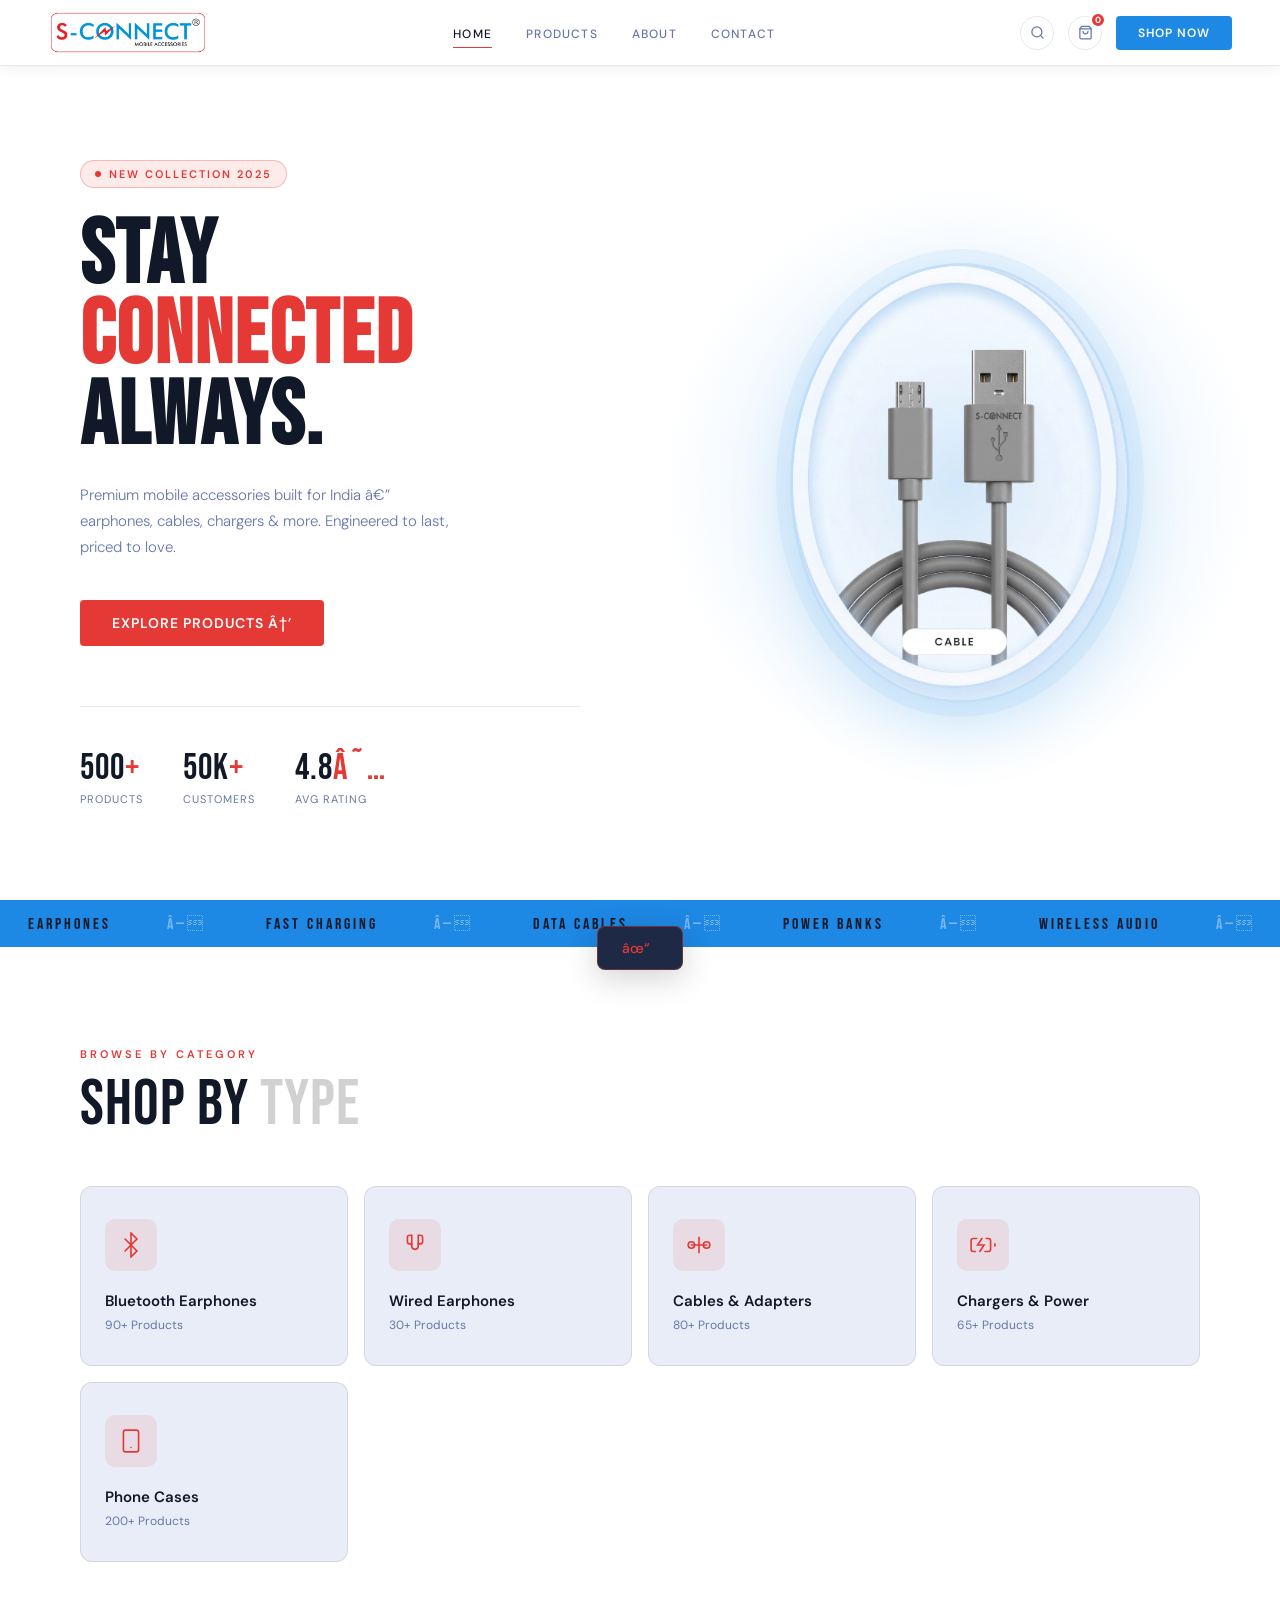
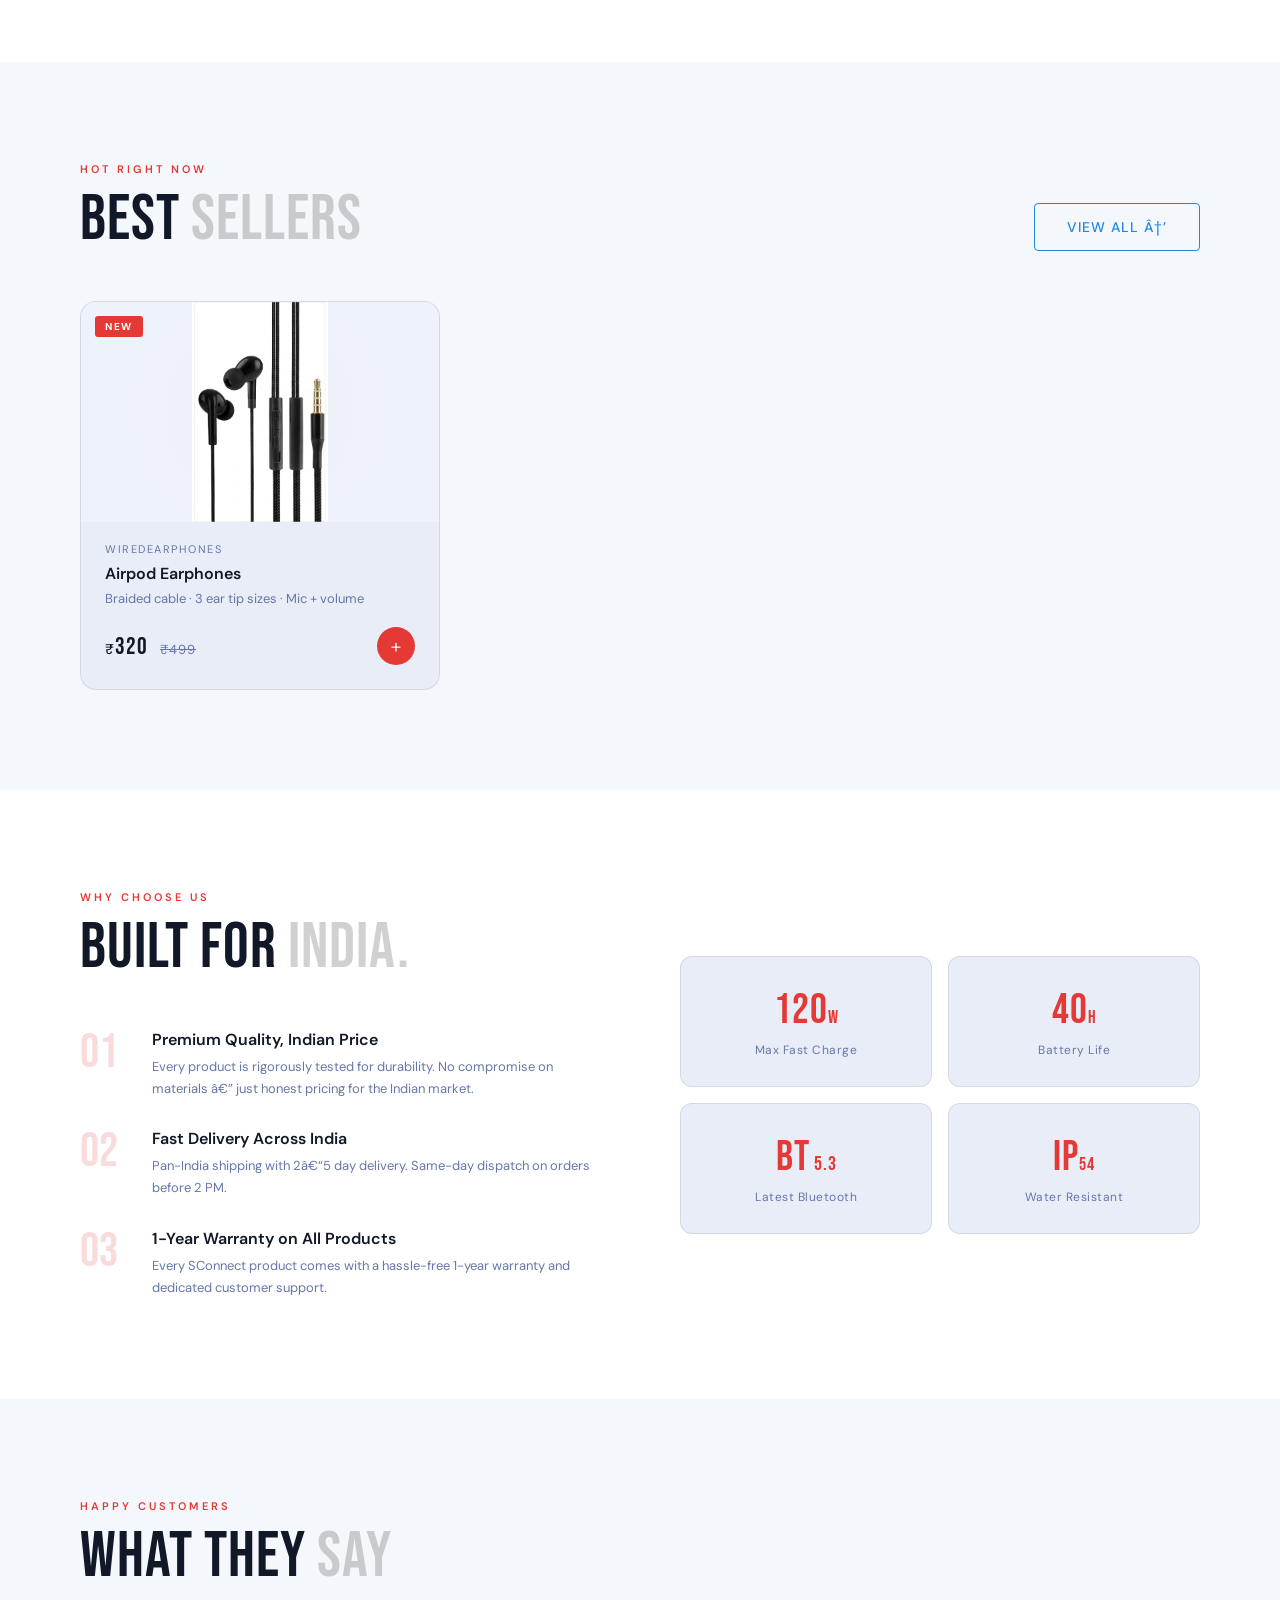
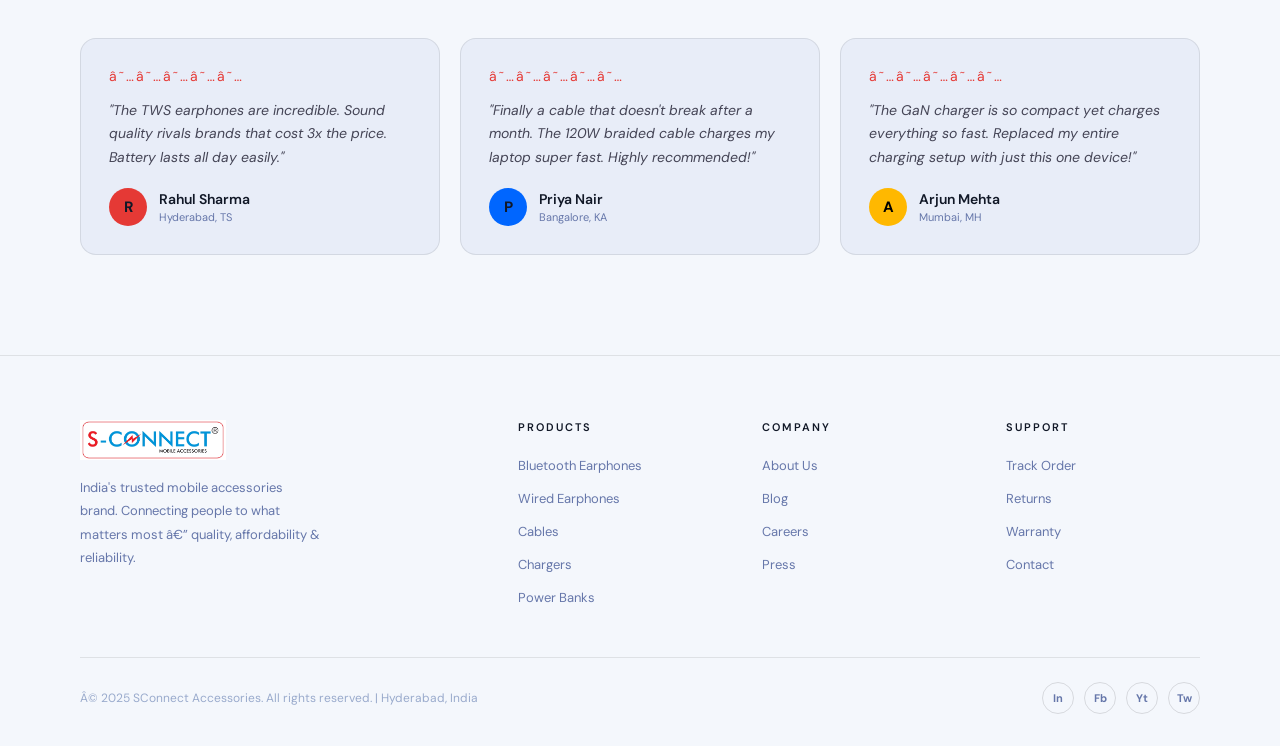
==== index.html @ affcc907 "first commit" ====
﻿<!DOCTYPE html>
<html lang="en">
<head>
  <meta charset="UTF-8">
  <meta name="viewport" content="width=device-width, initial-scale=1.0">
  <title>SConnect Accessories â€“ Premium Mobile Accessories India</title>
  <meta name="description" content="India's trusted mobile accessories brand. Earphones, cables, chargers, power banks & cases. Premium quality, honest pricing.">
  <link href="https://fonts.googleapis.com/css2?family=Bebas+Neue&family=DM+Sans:wght@300;400;500;600;700&display=swap" rel="stylesheet">
  <link rel="stylesheet" href="css/style.css">
</head>
<body>

<!-- â”€â”€ NAVBAR â”€â”€ -->
<nav id="navbar">
  <a class="nav-logo" href="index.html">
    <img src="photos/sconnects.jpg" alt="SConnect Mobile Accessories" class="nav-logo-img">
  </a>
  <ul class="nav-links">
    <li><a href="index.html" class="active">Home</a></li>
    <li><a href="products.html">Products</a></li>
    <li><a href="about.html">About</a></li>
    <li><a href="contact.html">Contact</a></li>
  </ul>
  <div class="nav-right">
    <button class="nav-icon-btn" title="Search">
      <svg width="15" height="15" viewBox="0 0 24 24" fill="none" stroke="currentColor" stroke-width="2" stroke-linecap="round"><circle cx="11" cy="11" r="8"/><line x1="21" y1="21" x2="16.65" y2="16.65"/></svg>
    </button>
    <button class="nav-icon-btn nav-cart" onclick="toggleCart()" title="Cart">
      <svg width="15" height="15" viewBox="0 0 24 24" fill="none" stroke="currentColor" stroke-width="2" stroke-linecap="round"><path d="M6 2L3 6v14a2 2 0 002 2h14a2 2 0 002-2V6l-3-4z"/><line x1="3" y1="6" x2="21" y2="6"/><path d="M16 10a4 4 0 01-8 0"/></svg>
      <span class="cart-count" id="cartCount">0</span>
    </button>
    <a href="products.html" class="btn-nav">Shop Now</a>
  </div>
</nav>

<!-- â”€â”€ CART DRAWER â”€â”€ -->
<div class="cart-overlay" id="cartOverlay" onclick="toggleCart()"></div>
<div class="cart-drawer" id="cartDrawer">
  <div class="cart-header">
    <h3>YOUR CART</h3>
    <button class="cart-close" onclick="toggleCart()">âœ•</button>
  </div>
  <div class="cart-items" id="cartItems">
    <div class="cart-empty">
      <svg width="48" height="48" viewBox="0 0 24 24" fill="none" stroke="currentColor" stroke-width="1.2" opacity="0.3"><path d="M6 2L3 6v14a2 2 0 002 2h14a2 2 0 002-2V6l-3-4z"/><line x1="3" y1="6" x2="21" y2="6"/><path d="M16 10a4 4 0 01-8 0"/></svg>
      <p>Your cart is empty</p>
    </div>
  </div>
  <div class="cart-footer">
    <div class="cart-subtotal">
      <span>Subtotal</span>
      <strong id="cartTotal">â‚¹0</strong>
    </div>
    <button class="btn-checkout" onclick="checkout()">Proceed to Checkout â†’</button>
  </div>
</div>

<!-- â”€â”€ TOAST â”€â”€ -->
<div class="toast" id="toast"><span class="toast-icon">âœ“</span><span id="toastMsg"></span></div>

<!-- â”€â”€ HERO â”€â”€ -->
<section class="hero">
  <div class="hero-left">
    <div class="hero-badge">New Collection 2025</div>
    <h1 class="hero-title">STAY<span class="accent">CONNECTED</span>ALWAYS.</h1>
    <p class="hero-sub">Premium mobile accessories built for India â€” earphones, cables, chargers &amp; more. Engineered to last, priced to love.</p>
    <div class="hero-cta">
      <a href="products.html" class="btn-primary">Explore Products â†’</a>
    </div>
    <div class="hero-stats">
      <div><div class="stat-num">500<span style="color:var(--primary)">+</span></div><div class="stat-label">Products</div></div>
      <div><div class="stat-num">50K<span style="color:var(--primary)">+</span></div><div class="stat-label">Customers</div></div>
      <div><div class="stat-num">4.8<span style="color:var(--primary)">â˜…</span></div><div class="stat-label">Avg Rating</div></div>
    </div>
  </div>
  <div class="hero-right">
    <div class="hero-bg-glow"></div>
    <div class="hero-product-visual">
      <div class="hero-slideshow" id="heroSlideshow">
        <div class="hero-slide active"><img src="headpics/h1.png" alt="Chargers"></div>
        <div class="hero-slide"><img src="headpics/h2.png" alt="Chargers"></div>
        <div class="hero-slide"><img src="headpics/h3.png" alt="Chargers"></div>
        <div class="hero-slide"><img src="headpics/h4.png" alt="Chargers"></div>
      </div>
    </div>
  </div>
</section>

<!-- â”€â”€ MARQUEE â”€â”€ -->
<div class="marquee-strip">
  <div class="marquee-inner">
    <span class="marquee-item">EARPHONES</span><span class="marquee-item marquee-dot">â—</span>
    <span class="marquee-item">FAST CHARGING</span><span class="marquee-item marquee-dot">â—</span>
    <span class="marquee-item">DATA CABLES</span><span class="marquee-item marquee-dot">â—</span>
    <span class="marquee-item">POWER BANKS</span><span class="marquee-item marquee-dot">â—</span>
    <span class="marquee-item">WIRELESS AUDIO</span><span class="marquee-item marquee-dot">â—</span>
    <span class="marquee-item">PHONE CASES</span><span class="marquee-item marquee-dot">â—</span>
    <span class="marquee-item">SMARTWATCHES</span><span class="marquee-item marquee-dot">â—</span>
    <span class="marquee-item">ADAPTERS</span><span class="marquee-item marquee-dot">â—</span>
    <span class="marquee-item">EARPHONES</span><span class="marquee-item marquee-dot">â—</span>
    <span class="marquee-item">FAST CHARGING</span><span class="marquee-item marquee-dot">â—</span>
    <span class="marquee-item">DATA CABLES</span><span class="marquee-item marquee-dot">â—</span>
    <span class="marquee-item">POWER BANKS</span><span class="marquee-item marquee-dot">â—</span>
    <span class="marquee-item">WIRELESS AUDIO</span><span class="marquee-item marquee-dot">â—</span>
    <span class="marquee-item">PHONE CASES</span><span class="marquee-item marquee-dot">â—</span>
    <span class="marquee-item">SMARTWATCHES</span><span class="marquee-item marquee-dot">â—</span>
    <span class="marquee-item">ADAPTERS</span><span class="marquee-item marquee-dot">â—</span>
  </div>
</div>

<!-- â”€â”€ CATEGORIES â”€â”€ -->
<section class="section" style="background:var(--dark)">
  <div class="section-label">Browse by Category</div>
  <div class="section-title">SHOP BY <span class="dim">TYPE</span></div>
  <div class="categories-grid">
    <div class="cat-card" onclick="filterAndGo('Bluetooth')">
      <div class="cat-icon">
        <svg viewBox="0 0 24 24"><path d="M6.5 6.5l11 11L12 23V1l5.5 5.5-11 11"/></svg>
      </div>
      <div class="cat-name">Bluetooth Earphones</div>
      <div class="cat-count">90+ Products</div>
    </div>
    <div class="cat-card" onclick="filterAndGo('WiredEarphones')">
      <div class="cat-icon">
        <svg viewBox="0 0 24 24"><path d="M9 3H7a2 2 0 00-2 2v4a2 2 0 002 2h2V3z"/><path d="M15 3h2a2 2 0 012 2v4a2 2 0 01-2 2h-2V3z"/><path d="M9 11v2a3 3 0 006 0v-2"/></svg>
      </div>
      <div class="cat-name">Wired Earphones</div>
      <div class="cat-count">30+ Products</div>
    </div>
    <div class="cat-card" onclick="filterAndGo('Cables')">
      <div class="cat-icon">
        <svg viewBox="0 0 24 24"><path d="M5 12h14"/><path d="M12 5v14"/><circle cx="5" cy="12" r="3"/><circle cx="19" cy="12" r="3"/></svg>
      </div>
      <div class="cat-name">Cables &amp; Adapters</div>
      <div class="cat-count">80+ Products</div>
    </div>
    <div class="cat-card" onclick="filterAndGo('Chargers')">
      <div class="cat-icon">
        <svg viewBox="0 0 24 24"><path d="M5 18H3a2 2 0 01-2-2V8a2 2 0 012-2h3.19M15 6h2a2 2 0 012 2v8a2 2 0 01-2 2h-3.19"/><line x1="23" y1="13" x2="23" y2="11"/><polyline points="11 6 7 12 13 12 9 18"/></svg>
      </div>
      <div class="cat-name">Chargers &amp; Power</div>
      <div class="cat-count">65+ Products</div>
    </div>
    <div class="cat-card" onclick="filterAndGo('Cases')">
      <div class="cat-icon">
        <svg viewBox="0 0 24 24"><rect x="5" y="2" width="14" height="20" rx="2"/><line x1="12" y1="18" x2="12.01" y2="18"/></svg>
      </div>
      <div class="cat-name">Phone Cases</div>
      <div class="cat-count">200+ Products</div>
    </div>
  </div>
</section>

<!-- â”€â”€ BEST SELLERS â”€â”€ -->
<section class="products-section">
  <div class="section-header">
    <div>
      <div class="section-label">Hot Right Now</div>
      <div class="section-title" style="margin-bottom:0">BEST <span class="dim">SELLERS</span></div>
    </div>
    <a href="products.html" class="btn-ghost" style="white-space:nowrap">View All â†’</a>
  </div>
  <div class="products-grid" id="homeFeatured"></div>
</section>

<!-- â”€â”€ WHY US â”€â”€ -->
<section class="why-section">
  <div class="why-grid">
    <div>
      <div class="section-label">Why Choose Us</div>
      <div class="section-title">BUILT FOR <span class="dim">INDIA.</span></div>
      <div class="why-items">
        <div class="why-item">
          <div class="why-num">01</div>
          <div><div class="why-item-title">Premium Quality, Indian Price</div><div class="why-item-desc">Every product is rigorously tested for durability. No compromise on materials â€” just honest pricing for the Indian market.</div></div>
        </div>
        <div class="why-item">
          <div class="why-num">02</div>
          <div><div class="why-item-title">Fast Delivery Across India</div><div class="why-item-desc">Pan-India shipping with 2â€“5 day delivery. Same-day dispatch on orders before 2 PM.</div></div>
        </div>
        <div class="why-item">
          <div class="why-num">03</div>
          <div><div class="why-item-title">1-Year Warranty on All Products</div><div class="why-item-desc">Every SConnect product comes with a hassle-free 1-year warranty and dedicated customer support.</div></div>
        </div>
      </div>
    </div>
    <div class="why-right">
      <div class="spec-card"><div class="spec-val">120<span class="spec-unit">W</span></div><div class="spec-desc">Max Fast Charge</div></div>
      <div class="spec-card"><div class="spec-val">40<span class="spec-unit">H</span></div><div class="spec-desc">Battery Life</div></div>
      <div class="spec-card"><div class="spec-val">BT<span class="spec-unit" style="font-size:20px"> 5.3</span></div><div class="spec-desc">Latest Bluetooth</div></div>
      <div class="spec-card"><div class="spec-val">IP<span class="spec-unit">54</span></div><div class="spec-desc">Water Resistant</div></div>
    </div>
  </div>
</section>

<!-- â”€â”€ REVIEWS â”€â”€ -->
<section class="reviews-section">
  <div class="section-header">
    <div>
      <div class="section-label">Happy Customers</div>
      <div class="section-title" style="margin-bottom:0">WHAT THEY <span class="dim">SAY</span></div>
    </div>
  </div>
  <div class="reviews-grid">
    <div class="review-card">
      <div class="review-stars">â˜…â˜…â˜…â˜…â˜…</div>
      <p class="review-text">"The TWS earphones are incredible. Sound quality rivals brands that cost 3x the price. Battery lasts all day easily."</p>
      <div class="review-author"><div class="review-avatar">R</div><div><div class="review-name">Rahul Sharma</div><div class="review-location">Hyderabad, TS</div></div></div>
    </div>
    <div class="review-card">
      <div class="review-stars">â˜…â˜…â˜…â˜…â˜…</div>
      <p class="review-text">"Finally a cable that doesn't break after a month. The 120W braided cable charges my laptop super fast. Highly recommended!"</p>
      <div class="review-author"><div class="review-avatar" style="background:#0066FF">P</div><div><div class="review-name">Priya Nair</div><div class="review-location">Bangalore, KA</div></div></div>
    </div>
    <div class="review-card">
      <div class="review-stars">â˜…â˜…â˜…â˜…â˜…</div>
      <p class="review-text">"The GaN charger is so compact yet charges everything so fast. Replaced my entire charging setup with just this one device!"</p>
      <div class="review-author"><div class="review-avatar" style="background:#FFB800;color:#000">A</div><div><div class="review-name">Arjun Mehta</div><div class="review-location">Mumbai, MH</div></div></div>
    </div>
  </div>
</section>

<!-- â”€â”€ FOOTER â”€â”€ -->
<footer>
  <div class="footer-top">
    <div class="footer-brand">
      <div class="logo-wrap">
        <img src="photos/sconnects.jpg" alt="SConnect Mobile Accessories" class="footer-logo-img">
      </div>
      <p>India's trusted mobile accessories brand. Connecting people to what matters most â€” quality, affordability &amp; reliability.</p>
    </div>
    <div class="footer-col">
      <h4>Products</h4>
      <ul>
        <li><a href="products.html?cat=Bluetooth">Bluetooth Earphones</a></li>
        <li><a href="products.html?cat=WiredEarphones">Wired Earphones</a></li>
        <li><a href="products.html?cat=Cables">Cables</a></li>
        <li><a href="products.html?cat=Chargers">Chargers</a></li>
        <li><a href="products.html?cat=PowerBank">Power Banks</a></li>
      </ul>
    </div>
    <div class="footer-col">
      <h4>Company</h4>
      <ul>
        <li><a href="about.html">About Us</a></li>
        <li><a href="#">Blog</a></li>
        <li><a href="#">Careers</a></li>
        <li><a href="#">Press</a></li>
      </ul>
    </div>
    <div class="footer-col">
      <h4>Support</h4>
      <ul>
        <li><a href="#">Track Order</a></li>
        <li><a href="#">Returns</a></li>
        <li><a href="#">Warranty</a></li>
        <li><a href="contact.html">Contact</a></li>
      </ul>
    </div>
  </div>
  <div class="footer-bottom">
    <p class="footer-copy">Â© 2025 SConnect Accessories. All rights reserved. | Hyderabad, India</p>
    <div class="footer-socials">
      <a class="fsoc">In</a><a class="fsoc">Fb</a><a class="fsoc">Yt</a><a class="fsoc">Tw</a>
    </div>
  </div>
</footer>

<button class="back-top" id="backTop" onclick="window.scrollTo({top:0,behavior:'smooth'})">â†‘</button>

<script src="js/data.js"></script>
<script src="js/cart.js"></script>
<script src="js/main.js"></script>
<script>
  document.getElementById('homeFeatured').innerHTML =
    products.filter(p => p.featured).map(cardHTML).join('');
  updateCartUI();

  /* â”€â”€ Hero Slideshow â”€â”€ */
  const heroSlides = document.querySelectorAll('#heroSlideshow .hero-slide');
  let heroCurrent  = 0;

  setInterval(() => {
    heroSlides[heroCurrent].classList.remove('active');
    heroCurrent = (heroCurrent + 1) % heroSlides.length;
    heroSlides[heroCurrent].classList.add('active');
  }, 3000);
</script>
</body>
</html>
---- css/style.css ----
/* ================================================
   SCONNECT ACCESSORIES — Global Stylesheet
   ================================================ */
*,*::before,*::after{box-sizing:border-box;margin:0;padding:0}
:root{
  --primary:#E53935;--primary-dark:#C62828;
  --blue:#1E88E5;--blue-dark:#1565C0;
  --dark:#FFFFFF;--dark2:#F4F7FC;--dark3:#E8EDF8;--dark4:#DCE4F4;
  --gray:#C8D4E8;--border:rgba(0,0,0,0.09);
  --muted:#6677AA;--muted2:#99AACC;--white:#111827;
  --font-display:'Bebas Neue',sans-serif;--font-body:'DM Sans',sans-serif;
}
html{scroll-behavior:smooth}
body{font-family:var(--font-body);background:var(--dark);color:var(--white);overflow-x:hidden;-webkit-font-smoothing:antialiased}
a{text-decoration:none;color:inherit}
ul{list-style:none}
button{font-family:var(--font-body);cursor:pointer}

/* ── NAV ── */
nav{position:fixed;top:0;left:0;right:0;z-index:1000;display:flex;align-items:center;justify-content:space-between;padding:0 48px;height:66px;background:rgba(255,255,255,0.97);backdrop-filter:blur(14px);border-bottom:1px solid var(--border);box-shadow:0 1px 16px rgba(0,0,0,0.07)}
.nav-logo{display:flex;align-items:center;gap:10px;text-decoration:none;color:inherit}
.nav-logo-img{height:44px;width:auto;object-fit:contain;display:block}
.nav-logo-icon{width:36px;height:36px;background:var(--primary);border-radius:8px;display:flex;align-items:center;justify-content:center;flex-shrink:0}
.nav-logo-icon svg{width:20px;height:20px;fill:none;stroke:#fff;stroke-width:2.2;stroke-linecap:round;stroke-linejoin:round}
.nav-logo-text{font-family:var(--font-display);font-size:24px;letter-spacing:3px}
.nav-logo-text span{color:var(--primary)}
.nav-links{display:flex;gap:34px}
.nav-links a{font-size:12px;font-weight:500;letter-spacing:1.2px;text-transform:uppercase;color:var(--muted);transition:color 0.2s;padding:4px 0;position:relative}
.nav-links a::after{content:'';position:absolute;bottom:-2px;left:0;right:0;height:1px;background:var(--primary);transform:scaleX(0);transition:transform 0.25s}
.nav-links a:hover,.nav-links a.active{color:var(--white)}
.nav-links a:hover::after,.nav-links a.active::after{transform:scaleX(1)}
.nav-right{display:flex;align-items:center;gap:14px}
.nav-icon-btn{width:34px;height:34px;background:transparent;border:1px solid var(--border);border-radius:50%;display:flex;align-items:center;justify-content:center;color:var(--muted);transition:all 0.2s;cursor:pointer}
.nav-icon-btn:hover{border-color:var(--primary);color:var(--primary)}
.nav-cart{position:relative}
.cart-count{position:absolute;top:-5px;right:-5px;background:var(--primary);color:#fff;font-size:9px;font-weight:700;width:16px;height:16px;border-radius:50%;display:flex;align-items:center;justify-content:center;border:2px solid var(--dark)}
.btn-nav{background:var(--blue);color:#fff;border:none;padding:9px 22px;border-radius:4px;font-size:12px;font-weight:600;letter-spacing:1px;text-transform:uppercase;transition:all 0.2s;display:inline-flex;align-items:center}
.btn-nav:hover{background:var(--blue-dark);transform:translateY(-1px)}

/* ── CART DRAWER ── */
.cart-overlay{position:fixed;inset:0;background:rgba(0,0,0,0.7);z-index:2000;opacity:0;pointer-events:none;transition:opacity 0.3s;backdrop-filter:blur(4px)}
.cart-overlay.open{opacity:1;pointer-events:all}
.cart-drawer{position:fixed;top:0;right:0;bottom:0;width:420px;background:var(--dark2);z-index:2001;transform:translateX(100%);transition:transform 0.35s cubic-bezier(0.4,0,0.2,1);display:flex;flex-direction:column;border-left:1px solid var(--border)}
.cart-drawer.open{transform:translateX(0)}
.cart-header{display:flex;align-items:center;justify-content:space-between;padding:24px 28px;border-bottom:1px solid var(--border)}
.cart-header h3{font-family:var(--font-display);font-size:24px;letter-spacing:2px}
.cart-close{width:36px;height:36px;background:var(--dark3);border:none;border-radius:50%;color:var(--white);font-size:18px;display:flex;align-items:center;justify-content:center;transition:all 0.2s;cursor:pointer}
.cart-close:hover{background:var(--primary)}
.cart-items{flex:1;overflow-y:auto;padding:20px 28px;display:flex;flex-direction:column;gap:16px}
.cart-items::-webkit-scrollbar{width:4px}
.cart-items::-webkit-scrollbar-thumb{background:var(--gray);border-radius:2px}
.cart-item{display:flex;gap:14px;align-items:center;background:var(--dark3);border-radius:10px;padding:14px;border:1px solid var(--border)}
.cart-item-img{width:60px;height:60px;background:var(--dark4);border-radius:8px;display:flex;align-items:center;justify-content:center;flex-shrink:0;overflow:hidden}
.cart-item-info{flex:1}
.cart-item-name{font-size:14px;font-weight:600;margin-bottom:4px}
.cart-item-price{font-size:13px;color:var(--primary);font-weight:600}
.cart-item-qty{display:flex;align-items:center;gap:10px;margin-top:8px}
.qty-btn{width:26px;height:26px;background:var(--gray);border:none;border-radius:4px;color:var(--white);font-size:16px;display:flex;align-items:center;justify-content:center;transition:background 0.2s;cursor:pointer}
.qty-btn:hover{background:var(--primary);color:#fff}
.qty-num{font-size:13px;font-weight:600;min-width:20px;text-align:center}
.cart-item-remove{background:none;border:none;color:var(--muted);font-size:16px;margin-left:auto;transition:color 0.2s;padding:4px;cursor:pointer}
.cart-item-remove:hover{color:#ff4444}
.cart-empty{text-align:center;padding:60px 20px;color:var(--muted)}
.cart-empty p{font-size:15px;margin-top:12px}
.cart-footer{padding:20px 28px;border-top:1px solid var(--border)}
.cart-subtotal{display:flex;justify-content:space-between;align-items:center;margin-bottom:16px}
.cart-subtotal span{font-size:14px;color:var(--muted)}
.cart-subtotal strong{font-family:var(--font-display);font-size:26px;letter-spacing:1px}
.btn-checkout{width:100%;background:var(--blue);color:#fff;border:none;padding:16px;border-radius:6px;font-size:14px;font-weight:700;letter-spacing:1px;text-transform:uppercase;transition:all 0.2s;cursor:pointer}
.btn-checkout:hover{background:var(--blue-dark)}

/* ── TOAST ── */
.toast{position:fixed;bottom:30px;left:50%;transform:translateX(-50%) translateY(100px);background:#1E2A45;border:1px solid rgba(229,57,53,0.4);color:#fff;padding:12px 24px;border-radius:8px;font-size:14px;font-weight:500;z-index:3000;transition:transform 0.35s cubic-bezier(0.34,1.56,0.64,1);white-space:nowrap;box-shadow:0 8px 32px rgba(0,0,0,0.18)}
.toast.show{transform:translateX(-50%) translateY(0)}
.toast-icon{color:var(--primary);margin-right:8px}

/* ── SHARED UTILITIES ── */
.section{padding:100px 80px}
.section-label{font-size:11px;font-weight:600;letter-spacing:3px;text-transform:uppercase;color:var(--primary);margin-bottom:14px}
.section-title{font-family:var(--font-display);font-size:clamp(40px,5vw,64px);letter-spacing:1px;line-height:0.95;color:var(--white);margin-bottom:50px}
.section-title .dim{color:rgba(0,0,0,0.18)}
.btn-primary{background:var(--primary);color:#fff;border:none;padding:14px 32px;border-radius:4px;font-size:14px;font-weight:600;letter-spacing:1px;text-transform:uppercase;transition:all 0.2s;display:inline-flex;align-items:center;gap:8px;cursor:pointer}
.btn-primary:hover{background:var(--primary-dark);transform:translateY(-1px)}
.btn-ghost{background:transparent;color:var(--blue);border:1px solid var(--blue);padding:14px 32px;border-radius:4px;font-size:14px;font-weight:500;letter-spacing:1px;text-transform:uppercase;transition:all 0.2s;display:inline-flex;align-items:center;gap:8px;cursor:pointer}
.btn-ghost:hover{border-color:var(--blue-dark);background:rgba(30,136,229,0.06);color:var(--blue-dark)}

/* ── PRODUCT CARD ── */
.product-card{background:var(--dark3);border:1px solid var(--border);border-radius:16px;overflow:hidden;cursor:pointer;transition:all 0.3s}
.product-card:hover{border-color:rgba(229,57,53,0.22);transform:translateY(-4px);box-shadow:0 16px 48px rgba(0,0,0,0.4)}
.product-img{height:220px;display:flex;align-items:center;justify-content:center;position:relative;overflow:hidden}
.product-img-bg{position:absolute;inset:0;opacity:0.07}
.badge{position:absolute;top:14px;left:14px;background:var(--primary);color:#fff;font-size:10px;font-weight:700;letter-spacing:1.5px;text-transform:uppercase;padding:4px 10px;border-radius:3px;z-index:2}
.product-info{padding:20px 24px 24px}
.product-cat{font-size:11px;color:var(--muted);text-transform:uppercase;letter-spacing:1.5px;margin-bottom:7px}
.product-name{font-size:16px;font-weight:600;margin-bottom:5px}
.product-desc{font-size:13px;color:var(--muted);line-height:1.6;margin-bottom:18px}
.product-footer{display:flex;align-items:center;justify-content:space-between}
.product-price{font-family:var(--font-display);font-size:24px;letter-spacing:1px}
.product-price .currency{font-size:14px;font-family:var(--font-body);font-weight:500}
.product-price .old{font-size:13px;font-family:var(--font-body);color:var(--muted);text-decoration:line-through;margin-left:7px;font-weight:400}
.btn-add{width:38px;height:38px;background:var(--primary);border:none;border-radius:50%;color:#fff;font-size:20px;font-weight:300;display:flex;align-items:center;justify-content:center;transition:all 0.2s;cursor:pointer}
.btn-add:hover{background:var(--primary-dark);transform:scale(1.1)}

/* ── HOME — HERO ── */
.hero{min-height:100vh;padding-top:66px;display:grid;grid-template-columns:1fr 1fr;position:relative;overflow:hidden}
.hero-left{display:flex;flex-direction:column;justify-content:center;padding:80px 60px 80px 80px;position:relative;z-index:2}
.hero-badge{display:inline-flex;align-items:center;gap:8px;background:rgba(229,57,53,0.1);border:1px solid rgba(229,57,53,0.28);color:var(--primary);font-size:11px;font-weight:600;letter-spacing:2px;text-transform:uppercase;padding:6px 14px;border-radius:20px;margin-bottom:28px;width:fit-content}
.hero-badge::before{content:'';width:6px;height:6px;border-radius:50%;background:var(--primary);animation:pulse 1.5s infinite}
@keyframes pulse{0%,100%{opacity:1}50%{opacity:0.3}}
.hero-title{font-family:var(--font-display);font-size:clamp(64px,7vw,100px);line-height:0.9;letter-spacing:2px;color:var(--white);margin-bottom:24px}
.hero-title .accent{color:var(--primary);display:block}
.hero-sub{font-size:15px;color:var(--muted);line-height:1.75;max-width:380px;margin-bottom:40px;font-weight:300}
.hero-cta{display:flex;gap:16px;align-items:center}
.hero-stats{display:flex;gap:40px;margin-top:60px;padding-top:40px;border-top:1px solid var(--border)}
.stat-num{font-family:var(--font-display);font-size:36px;letter-spacing:1px}
.stat-label{font-size:11px;color:var(--muted);letter-spacing:1px;text-transform:uppercase;margin-top:2px}
.hero-right{position:relative;display:flex;align-items:center;justify-content:center;overflow:hidden}
.hero-bg-glow{position:absolute;width:600px;height:600px;background:radial-gradient(circle,rgba(30,136,229,0.18) 0%,transparent 70%);border-radius:50%;top:50%;left:50%;transform:translate(-50%,-50%)}
.hero-product-visual{position:relative;z-index:2;width:380px;height:380px;display:flex;align-items:center;justify-content:center}
.product-circle{width:320px;height:320px;border-radius:50%;border:1px solid rgba(0,0,0,0.1);display:flex;align-items:center;justify-content:center;position:relative;animation:float 4s ease-in-out infinite}
@keyframes float{0%,100%{transform:translateY(0)}50%{transform:translateY(-12px)}}
.product-circle::before{content:'';position:absolute;inset:-20px;border-radius:50%;border:1px solid rgba(229,57,53,0.1)}
.product-circle::after{content:'';position:absolute;inset:-40px;border-radius:50%;border:1px dashed rgba(0,0,0,0.08)}
.hero-img-frame{position:relative;animation:float 4s ease-in-out infinite;filter:drop-shadow(0 24px 48px rgba(30,136,229,0.18))}
.hero-product-img{width:420px;max-width:90%;height:420px;object-fit:contain;display:block;position:relative;z-index:1}
/* ── Hero Oval Slideshow ── */
.hero-slideshow{position:relative;width:340px;height:440px;border-radius:50%;overflow:hidden;transform:translateZ(0);-webkit-transform:translateZ(0);border:3px solid rgba(30,136,229,0.22);box-shadow:0 24px 64px rgba(30,136,229,0.18),0 0 0 14px rgba(30,136,229,0.06);animation:float 4s ease-in-out infinite;flex-shrink:0}
.hero-slide{position:absolute;top:0;left:0;width:100%;height:100%;opacity:0;transition:opacity 1.4s ease-in-out}
.hero-slide.active{opacity:1}
.hero-slide img{position:absolute;top:0;left:0;width:100%;height:100%;object-fit:cover;object-position:center;display:block}
.hero-slide-label{position:absolute;bottom:32px;left:50%;transform:translateX(-50%);background:rgba(255,255,255,0.92);backdrop-filter:blur(8px);color:var(--white);font-size:11px;font-weight:700;letter-spacing:1.5px;text-transform:uppercase;padding:6px 18px;border-radius:20px;white-space:nowrap;transition:opacity 0.4s ease;z-index:10;border:1px solid rgba(30,136,229,0.18)}

/* ── MARQUEE ── */
.marquee-strip{background:var(--blue);padding:13px 0;overflow:hidden;white-space:nowrap}
.marquee-inner{display:inline-block;animation:marquee 22s linear infinite}
@keyframes marquee{0%{transform:translateX(0)}100%{transform:translateX(-50%)}}
.marquee-item{display:inline-block;font-family:var(--font-display);font-size:16px;letter-spacing:3px;padding:0 28px}
.marquee-dot{color:rgba(255,255,255,0.4)}

/* ── HOME — CATEGORIES ── */
.categories-grid{display:grid;grid-template-columns:repeat(4,1fr);gap:16px}
.cat-card{background:var(--dark3);border:1px solid var(--border);border-radius:12px;padding:32px 24px;cursor:pointer;transition:all 0.3s;position:relative;overflow:hidden}
.cat-card::before{content:'';position:absolute;bottom:0;left:0;right:0;height:3px;background:var(--primary);transform:scaleX(0);transform-origin:left;transition:transform 0.3s}
.cat-card:hover{border-color:rgba(229,57,53,0.28);transform:translateY(-4px)}
.cat-card:hover::before{transform:scaleX(1)}
.cat-icon{width:52px;height:52px;background:rgba(229,57,53,0.1);border-radius:10px;display:flex;align-items:center;justify-content:center;margin-bottom:20px}
.cat-icon svg{width:26px;height:26px;stroke:var(--primary);fill:none;stroke-width:1.5;stroke-linecap:round}
.cat-name{font-size:15px;font-weight:600;margin-bottom:6px}
.cat-count{font-size:12px;color:var(--muted)}

/* ── HOME — PRODUCTS SECTION ── */
.products-section{background:var(--dark2);padding:100px 80px}
.section-header{display:flex;align-items:flex-end;justify-content:space-between;margin-bottom:50px}
.products-grid{display:grid;grid-template-columns:repeat(3,1fr);gap:20px}

/* ── HOME — WHY ── */
.why-section{padding:100px 80px;background:var(--dark)}
.why-grid{display:grid;grid-template-columns:1fr 1fr;gap:80px;align-items:center}
.why-items{display:flex;flex-direction:column;gap:28px;margin-top:44px}
.why-item{display:flex;gap:20px;align-items:flex-start}
.why-num{font-family:var(--font-display);font-size:48px;line-height:1;color:rgba(229,57,53,0.18);min-width:52px}
.why-item-title{font-size:16px;font-weight:600;margin-bottom:6px}
.why-item-desc{font-size:13px;color:var(--muted);line-height:1.7}
.why-right{display:grid;grid-template-columns:1fr 1fr;gap:16px}
.spec-card{background:var(--dark3);border:1px solid var(--border);border-radius:12px;padding:28px 24px;text-align:center}
.spec-val{font-family:var(--font-display);font-size:42px;letter-spacing:1px;color:var(--primary)}
.spec-unit{font-size:18px}
.spec-desc{font-size:12px;color:var(--muted);margin-top:6px;letter-spacing:0.5px}

/* ── HOME — REVIEWS ── */
.reviews-section{padding:100px 80px;background:var(--dark2)}
.reviews-grid{display:grid;grid-template-columns:repeat(3,1fr);gap:20px}
.review-card{background:var(--dark3);border:1px solid var(--border);border-radius:16px;padding:28px;transition:all 0.3s}
.review-card:hover{border-color:rgba(229,57,53,0.18);transform:translateY(-2px)}
.review-stars{color:var(--primary);font-size:14px;letter-spacing:2px;margin-bottom:14px}
.review-text{font-size:14px;color:#445;line-height:1.7;margin-bottom:18px;font-weight:400;font-style:italic}
.review-author{display:flex;align-items:center;gap:12px}
.review-avatar{width:38px;height:38px;border-radius:50%;background:var(--primary);display:flex;align-items:center;justify-content:center;font-size:15px;font-weight:700;flex-shrink:0}
.review-name{font-size:14px;font-weight:600}
.review-location{font-size:11px;color:var(--muted);margin-top:2px}

/* ── HOME — PROMO BANNER ── */
.promo-banner{margin:0 80px 100px;background:var(--primary);border-radius:20px;padding:60px 70px;display:flex;align-items:center;justify-content:space-between;position:relative;overflow:hidden}
.promo-banner::before{content:'';position:absolute;right:-60px;top:-60px;width:300px;height:300px;border-radius:50%;background:rgba(255,255,255,0.08)}
.promo-banner::after{content:'';position:absolute;right:80px;bottom:-100px;width:250px;height:250px;border-radius:50%;background:rgba(255,255,255,0.05)}
.promo-eyebrow{font-size:11px;font-weight:600;letter-spacing:3px;text-transform:uppercase;color:rgba(255,255,255,0.7);margin-bottom:12px}
.promo-title{font-family:var(--font-display);font-size:52px;line-height:0.95;letter-spacing:1px}
.promo-sub{font-size:14px;color:rgba(255,255,255,0.75);margin-top:12px;font-weight:300}
.btn-promo{background:#fff;color:var(--primary);border:none;padding:16px 40px;border-radius:6px;font-size:14px;font-weight:700;letter-spacing:1px;text-transform:uppercase;transition:all 0.2s;position:relative;z-index:2;white-space:nowrap;cursor:pointer}
.btn-promo:hover{transform:scale(1.03)}

/* ── PRODUCTS PAGE ── */
.products-page{padding-top:66px}
.products-hero{background:var(--dark2);padding:60px 80px;border-bottom:1px solid var(--border)}
.products-hero h1{font-family:var(--font-display);font-size:64px;letter-spacing:2px;margin-bottom:8px}
.products-hero p{font-size:15px;color:var(--muted);font-weight:300}
.products-layout{display:grid;grid-template-columns:260px 1fr;gap:0}
.filters-sidebar{background:var(--dark2);border-right:1px solid var(--border);padding:32px 28px;position:sticky;top:66px;align-self:start;max-height:calc(100vh - 66px);overflow-y:auto}
.filters-sidebar::-webkit-scrollbar{width:4px}
.filters-sidebar::-webkit-scrollbar-thumb{background:var(--gray);border-radius:2px}
.filter-title{font-family:var(--font-display);font-size:20px;letter-spacing:2px;margin-bottom:24px;padding-bottom:16px;border-bottom:1px solid var(--border)}
.filter-group{margin-bottom:28px}
.filter-group-title{font-size:11px;font-weight:600;letter-spacing:2px;text-transform:uppercase;color:var(--muted);margin-bottom:14px}
.filter-options{display:flex;flex-direction:column;gap:10px}
.filter-opt{display:flex;align-items:center;gap:10px;cursor:pointer}
.filter-opt input[type=checkbox]{width:16px;height:16px;accent-color:var(--primary);cursor:pointer}
.filter-opt span{font-size:13px;color:var(--muted);transition:color 0.2s}
.filter-opt:hover span{color:var(--white)}
.price-inputs{display:flex;gap:10px;align-items:center;margin-top:8px}
.price-input{flex:1;background:var(--dark3);border:1px solid var(--border);border-radius:6px;padding:8px 12px;color:var(--white);font-size:13px;font-family:var(--font-body);outline:none;transition:border-color 0.2s;-moz-appearance:textfield;appearance:textfield}
.price-input::-webkit-outer-spin-button,.price-input::-webkit-inner-spin-button{-webkit-appearance:none;appearance:none}
.price-input:focus{border-color:var(--primary)}
.price-sep{font-size:12px;color:var(--muted)}
.filter-apply{width:100%;background:var(--primary);color:#fff;border:none;padding:11px;border-radius:6px;font-size:13px;font-weight:600;letter-spacing:1px;text-transform:uppercase;margin-top:10px;transition:all 0.2s;cursor:pointer}
.filter-apply:hover{background:var(--primary-dark)}
.products-main{padding:32px 40px}
.category-tabs{display:flex;gap:10px;margin-bottom:28px;flex-wrap:wrap}
.cat-tab{background:var(--dark3);border:1px solid var(--border);color:var(--muted);padding:8px 18px;border-radius:100px;font-size:12px;font-weight:500;letter-spacing:0.5px;transition:all 0.2s;cursor:pointer}
.cat-tab:hover,.cat-tab.active{background:var(--primary);border-color:var(--primary);color:#fff}
.products-toolbar{display:flex;align-items:center;justify-content:space-between;margin-bottom:28px;padding-bottom:20px;border-bottom:1px solid var(--border)}
.products-count{font-size:13px;color:var(--muted)}
.products-count strong{color:var(--white)}
.sort-select{background:var(--dark3);border:1px solid var(--border);color:var(--white);padding:8px 14px;border-radius:6px;font-size:13px;font-family:var(--font-body);outline:none;cursor:pointer}
.sort-select:focus{border-color:var(--primary)}
.sort-select option{background:var(--dark3)}
.all-products-grid{display:grid;grid-template-columns:repeat(3,1fr);gap:18px}

/* ── ABOUT PAGE ── */
.about-page{padding-top:66px}
.about-hero{min-height:58vh;background:var(--dark2);display:flex;align-items:center;padding:80px;position:relative;overflow:hidden;border-bottom:1px solid var(--border)}
.about-hero::before{content:'SCONNECT';position:absolute;right:-40px;top:50%;transform:translateY(-50%);font-family:var(--font-display);font-size:200px;letter-spacing:10px;color:rgba(0,0,0,0.04);line-height:1;pointer-events:none;white-space:nowrap}
.about-hero-content{max-width:680px;position:relative;z-index:2}
.about-hero h1{font-family:var(--font-display);font-size:80px;letter-spacing:2px;line-height:0.9;margin-bottom:28px}
.about-hero h1 span{color:var(--primary)}
.about-hero p{font-size:17px;color:#445;line-height:1.8;font-weight:400;margin-bottom:16px}
.about-stats{display:grid;grid-template-columns:repeat(4,1fr);background:var(--dark3);border-top:1px solid var(--border);border-bottom:1px solid var(--border)}
.about-stat{padding:40px;text-align:center;border-right:1px solid var(--border)}
.about-stat:last-child{border-right:none}
.about-stat-num{font-family:var(--font-display);font-size:48px;color:var(--primary);letter-spacing:1px}
.about-stat-label{font-size:12px;color:var(--muted);letter-spacing:1px;text-transform:uppercase;margin-top:6px}
.about-story{display:grid;grid-template-columns:1fr 1fr}
.about-story-text{padding:80px;border-right:1px solid var(--border)}
.about-story-text h2{font-family:var(--font-display);font-size:52px;letter-spacing:1px;line-height:0.95;margin-bottom:28px}
.about-story-text h2 span{color:var(--primary)}
.about-story-text p{font-size:15px;color:#445;line-height:1.8;margin-bottom:18px;font-weight:400}
.about-story-visual{padding:80px;display:flex;align-items:center;justify-content:center;background:var(--dark2)}
.values-grid{display:grid;grid-template-columns:repeat(2,1fr);gap:1px;background:var(--border)}
.value-card{background:var(--dark2);padding:40px;transition:background 0.3s}
.value-card:hover{background:var(--dark3)}
.value-icon{width:44px;height:44px;background:rgba(229,57,53,0.1);border-radius:10px;display:flex;align-items:center;justify-content:center;margin-bottom:16px}
.value-icon svg{width:22px;height:22px;stroke:var(--primary);fill:none;stroke-width:1.5;stroke-linecap:round}
.value-title{font-size:16px;font-weight:600;margin-bottom:8px}
.value-desc{font-size:13px;color:var(--muted);line-height:1.7}
.team-section{padding:100px 80px;background:var(--dark)}
.team-grid{display:grid;grid-template-columns:repeat(4,1fr);gap:20px}
.team-card{background:var(--dark3);border:1px solid var(--border);border-radius:16px;overflow:hidden;transition:all 0.3s}
.team-card:hover{border-color:rgba(229,57,53,0.2);transform:translateY(-3px)}
.team-img{height:160px;background:var(--dark4);display:flex;align-items:center;justify-content:center}
.team-avatar{width:72px;height:72px;border-radius:50%;background:var(--gray);display:flex;align-items:center;justify-content:center;font-family:var(--font-display);font-size:28px;color:var(--primary)}
.team-info{padding:20px}
.team-name{font-size:15px;font-weight:600;margin-bottom:4px}
.team-role{font-size:12px;color:var(--primary);text-transform:uppercase;letter-spacing:1px}

/* ── CONTACT PAGE ── */
.contact-page{padding-top:66px}
.contact-hero{background:var(--dark2);padding:70px 80px;border-bottom:1px solid var(--border)}
.contact-hero h1{font-family:var(--font-display);font-size:70px;letter-spacing:2px;margin-bottom:10px}
.contact-hero h1 span{color:var(--primary)}
.contact-hero p{font-size:15px;color:var(--muted);font-weight:300}
.contact-layout{display:grid;grid-template-columns:1fr 1fr}
.contact-info{padding:70px 80px;background:var(--dark);border-right:1px solid var(--border)}
.contact-info h2{font-family:var(--font-display);font-size:36px;letter-spacing:1px;margin-bottom:32px}
.contact-item{display:flex;gap:18px;margin-bottom:32px;align-items:flex-start}
.contact-icon{width:44px;height:44px;background:rgba(229,57,53,0.1);border-radius:10px;display:flex;align-items:center;justify-content:center;flex-shrink:0}
.contact-icon svg{width:20px;height:20px;stroke:var(--primary);fill:none;stroke-width:1.5;stroke-linecap:round}
.contact-item-title{font-size:12px;color:var(--muted);text-transform:uppercase;letter-spacing:1px;margin-bottom:4px}
.contact-item-val{font-size:15px;font-weight:500}
.contact-socials{margin-top:48px;padding-top:40px;border-top:1px solid var(--border)}
.contact-socials h4{font-size:12px;color:var(--muted);letter-spacing:2px;text-transform:uppercase;margin-bottom:16px}
.social-row{display:flex;gap:12px}
.social-btn{width:40px;height:40px;border:1px solid var(--border);border-radius:50%;display:flex;align-items:center;justify-content:center;font-size:12px;font-weight:700;color:var(--muted);transition:all 0.2s}
.social-btn:hover{border-color:var(--primary);color:var(--primary)}
.contact-form-wrap{padding:70px 80px;background:var(--dark2)}
.contact-form-wrap h2{font-family:var(--font-display);font-size:36px;letter-spacing:1px;margin-bottom:32px}
.form-row{display:grid;grid-template-columns:1fr 1fr;gap:16px}
.form-group{margin-bottom:20px}
.form-group label{display:block;font-size:12px;font-weight:600;letter-spacing:1.5px;text-transform:uppercase;color:var(--muted);margin-bottom:8px}
.form-group input,.form-group textarea,.form-group select{width:100%;background:var(--dark3);border:1px solid var(--border);border-radius:8px;padding:13px 16px;color:var(--white);font-size:14px;font-family:var(--font-body);outline:none;transition:border-color 0.2s}
.form-group input:focus,.form-group textarea:focus,.form-group select:focus{border-color:var(--primary)}
.form-group input::placeholder,.form-group textarea::placeholder{color:var(--muted2)}
.form-group textarea{resize:vertical;min-height:120px}
.form-group select option{background:var(--dark3)}
.btn-submit{background:var(--blue);color:#fff;border:none;padding:15px 40px;border-radius:6px;font-size:14px;font-weight:700;letter-spacing:1px;text-transform:uppercase;transition:all 0.2s;display:flex;align-items:center;gap:8px;cursor:pointer}
.btn-submit:hover{background:var(--blue-dark);transform:translateY(-1px)}
.form-success{background:rgba(229,57,53,0.08);border:1px solid rgba(229,57,53,0.25);border-radius:10px;padding:20px 24px;margin-top:16px;font-size:14px;color:var(--primary);display:none;font-weight:500}
.form-success.show{display:block}

/* ── FOOTER ── */
footer{background:var(--dark2);border-top:1px solid var(--border);padding:64px 80px 32px}
.footer-top{display:grid;grid-template-columns:2fr 1fr 1fr 1fr;gap:50px;margin-bottom:50px}
.footer-brand .logo-wrap{display:flex;align-items:center;gap:10px;margin-bottom:16px}
.footer-logo-img{height:40px;width:auto;object-fit:contain;display:block}
.footer-logo-icon{width:32px;height:32px;background:var(--primary);border-radius:7px;display:flex;align-items:center;justify-content:center}
.footer-logo-icon svg{width:17px;height:17px;fill:none;stroke:#fff;stroke-width:2.2;stroke-linecap:round;stroke-linejoin:round}
.footer-logo-text{font-family:var(--font-display);font-size:22px;letter-spacing:3px}
.footer-logo-text span{color:var(--primary)}
.footer-brand p{font-size:13px;color:var(--muted);line-height:1.8;max-width:240px}
.footer-col h4{font-size:11px;font-weight:600;letter-spacing:2px;text-transform:uppercase;margin-bottom:20px}
.footer-col ul{display:flex;flex-direction:column;gap:12px}
.footer-col ul a{font-size:13px;color:var(--muted);transition:color 0.2s}
.footer-col ul a:hover{color:var(--white)}
.footer-bottom{border-top:1px solid var(--border);padding-top:24px;display:flex;justify-content:space-between;align-items:center}
.footer-copy{font-size:12px;color:var(--muted2)}
.footer-socials{display:flex;gap:10px}
.fsoc{width:32px;height:32px;border:1px solid rgba(0,0,0,0.12);border-radius:50%;display:flex;align-items:center;justify-content:center;font-size:11px;font-weight:700;color:var(--muted);transition:all 0.2s}
.fsoc:hover{border-color:var(--primary);color:var(--primary)}

/* ── PRODUCT DETAIL PAGE ── */
.detail-page{padding-top:66px;min-height:100vh;background:var(--dark)}
.detail-breadcrumb{padding:18px 80px;background:var(--dark2);border-bottom:1px solid var(--border);font-size:13px;color:var(--muted);display:flex;align-items:center;gap:8px}
.detail-breadcrumb a{color:var(--blue);text-decoration:none;transition:color 0.2s}
.detail-breadcrumb a:hover{color:var(--blue-dark)}
.detail-breadcrumb span{color:var(--muted)}
.detail-layout{display:grid;grid-template-columns:1fr 1fr;gap:0;min-height:calc(100vh - 120px)}
.detail-img-wrap{background:var(--dark2);display:flex;align-items:center;justify-content:center;padding:60px;position:relative;border-right:1px solid var(--border)}
.detail-img-inner{width:100%;max-width:420px;aspect-ratio:1;background:#EEF2FA;border-radius:20px;display:flex;align-items:center;justify-content:center;position:relative;overflow:hidden;box-shadow:0 8px 40px rgba(0,0,0,0.08)}
.detail-img-inner img{width:80%;height:80%;object-fit:contain;display:block;margin:auto;position:relative;z-index:1}
.detail-info{padding:60px 70px;display:flex;flex-direction:column;gap:0}
.detail-badge{display:inline-block;background:var(--primary);color:#fff;font-size:10px;font-weight:700;letter-spacing:1.5px;text-transform:uppercase;padding:4px 12px;border-radius:3px;margin-bottom:16px}
.detail-cat{font-size:11px;font-weight:600;letter-spacing:2.5px;text-transform:uppercase;color:var(--blue);margin-bottom:10px}
.detail-name{font-family:var(--font-display);font-size:clamp(32px,4vw,52px);letter-spacing:1px;line-height:1;color:var(--white);margin-bottom:16px}
.detail-stars{font-size:18px;color:var(--primary);letter-spacing:3px;margin-bottom:20px}
.detail-price{font-family:var(--font-display);font-size:42px;letter-spacing:1px;color:var(--white);margin-bottom:28px;display:flex;align-items:baseline;gap:12px}
.detail-price .currency{font-size:20px;font-family:var(--font-body);font-weight:500}
.detail-price .old{font-size:18px;font-family:var(--font-body);color:var(--muted);text-decoration:line-through;font-weight:400}
.detail-divider{height:1px;background:var(--border);margin-bottom:28px}
.detail-features-title{font-size:11px;font-weight:700;letter-spacing:2px;text-transform:uppercase;color:var(--muted);margin-bottom:14px}
.detail-features{list-style:none;display:flex;flex-direction:column;gap:10px;margin-bottom:36px}
.detail-features li{display:flex;align-items:center;gap:10px;font-size:14px;color:var(--white);font-weight:500}
.detail-features li::before{content:'';width:8px;height:8px;border-radius:50%;background:var(--blue);flex-shrink:0}
.detail-actions{display:flex;align-items:center;gap:16px;flex-wrap:wrap}
.detail-qty{display:flex;align-items:center;gap:0;border:1px solid var(--border);border-radius:8px;overflow:hidden}
.detail-qty-btn{width:42px;height:48px;background:var(--dark3);border:none;color:var(--white);font-size:20px;display:flex;align-items:center;justify-content:center;cursor:pointer;transition:background 0.2s}
.detail-qty-btn:hover{background:var(--gray)}
.detail-qty-num{width:52px;height:48px;background:var(--dark);border:none;border-left:1px solid var(--border);border-right:1px solid var(--border);color:var(--white);font-size:16px;font-weight:600;text-align:center;font-family:var(--font-body)}
.detail-add-btn{flex:1;background:var(--primary);color:#fff;border:none;padding:14px 32px;border-radius:8px;font-size:14px;font-weight:700;letter-spacing:1px;text-transform:uppercase;cursor:pointer;transition:all 0.2s;display:flex;align-items:center;justify-content:center;gap:8px}
.detail-add-btn:hover{background:var(--primary-dark);transform:translateY(-1px)}
.detail-related{padding:60px 80px;background:var(--dark2);border-top:1px solid var(--border)}
.detail-related h3{font-family:var(--font-display);font-size:32px;letter-spacing:2px;color:var(--white);margin-bottom:28px}
.detail-related-grid{display:grid;grid-template-columns:repeat(4,1fr);gap:16px}
.detail-meta{margin-top:28px;padding-top:24px;border-top:1px solid var(--border);display:flex;flex-direction:column;gap:12px}
.detail-meta-row{display:flex;justify-content:space-between;align-items:center;font-size:13px}
.detail-meta-row span{color:var(--muted)}
.detail-meta-row strong{font-weight:600;color:var(--white)}
@media(max-width:1024px){
  .detail-breadcrumb{padding:16px 24px}
  .detail-layout{grid-template-columns:1fr}
  .detail-img-wrap{padding:40px 24px;border-right:none;border-bottom:1px solid var(--border)}
  .detail-info{padding:36px 24px}
  .detail-related{padding:40px 24px}
  .detail-related-grid{grid-template-columns:repeat(2,1fr)}
}
@media(max-width:640px){
  .detail-related-grid{grid-template-columns:1fr 1fr}
  .detail-actions{flex-direction:column;align-items:stretch}
  .detail-qty{justify-content:center}
}

/* ── BACK TO TOP ── */
.back-top{position:fixed;bottom:30px;right:30px;width:44px;height:44px;background:var(--primary);border:none;border-radius:50%;color:#fff;font-size:18px;display:flex;align-items:center;justify-content:center;opacity:0;pointer-events:none;transition:all 0.3s;z-index:900;box-shadow:0 4px 16px rgba(229,57,53,0.3);cursor:pointer}
.back-top.show{opacity:1;pointer-events:all}
.back-top:hover{background:var(--primary-dark);transform:translateY(-2px)}

/* ── RESPONSIVE ── */
@media(max-width:1024px){
  nav{padding:0 24px}
  .hero{grid-template-columns:1fr}
  .hero-right{display:none}
  .hero-left{padding:80px 24px}
  .section{padding:70px 24px}
  .products-section,.why-section,.reviews-section,.team-section{padding:70px 24px}
  .promo-banner{margin:0 24px 70px;padding:40px 32px;flex-direction:column;gap:24px;text-align:center}
  .categories-grid{grid-template-columns:repeat(2,1fr)}
  .products-grid{grid-template-columns:repeat(2,1fr)}
  .reviews-grid{grid-template-columns:1fr}
  .why-grid{grid-template-columns:1fr;gap:40px}
  .about-hero{padding:60px 24px}
  .about-hero h1{font-size:56px}
  .about-stats{grid-template-columns:repeat(2,1fr)}
  .about-story{grid-template-columns:1fr}
  .about-story-text{padding:40px 24px}
  .about-story-visual{padding:40px 24px}
  .contact-layout{grid-template-columns:1fr}
  .contact-info{padding:40px 24px;border-right:none;border-bottom:1px solid var(--border)}
  .contact-form-wrap{padding:40px 24px}
  .contact-hero{padding:50px 24px}
  .footer-top{grid-template-columns:1fr 1fr;gap:30px}
  footer{padding:40px 24px 24px}
  .products-layout{grid-template-columns:1fr}
  .filters-sidebar{position:static;max-height:none;display:flex;gap:20px;flex-wrap:wrap;padding:20px 24px}
  .filter-title{display:none}
  .filter-group{margin-bottom:0}
  .products-main{padding:20px 24px}
  .all-products-grid{grid-template-columns:repeat(2,1fr)}
  .team-grid{grid-template-columns:repeat(2,1fr)}
  .products-hero{padding:40px 24px}
}
@media(max-width:640px){
  .nav-links{display:none}
  .categories-grid{grid-template-columns:1fr 1fr}
  .products-grid,.all-products-grid{grid-template-columns:1fr}
  .reviews-grid{grid-template-columns:1fr}
  .about-stats{grid-template-columns:1fr 1fr}
  .team-grid{grid-template-columns:1fr 1fr}
  .footer-top{grid-template-columns:1fr}
  .form-row{grid-template-columns:1fr}
  .cart-drawer{width:100%}
  .why-right{grid-template-columns:1fr 1fr}
}
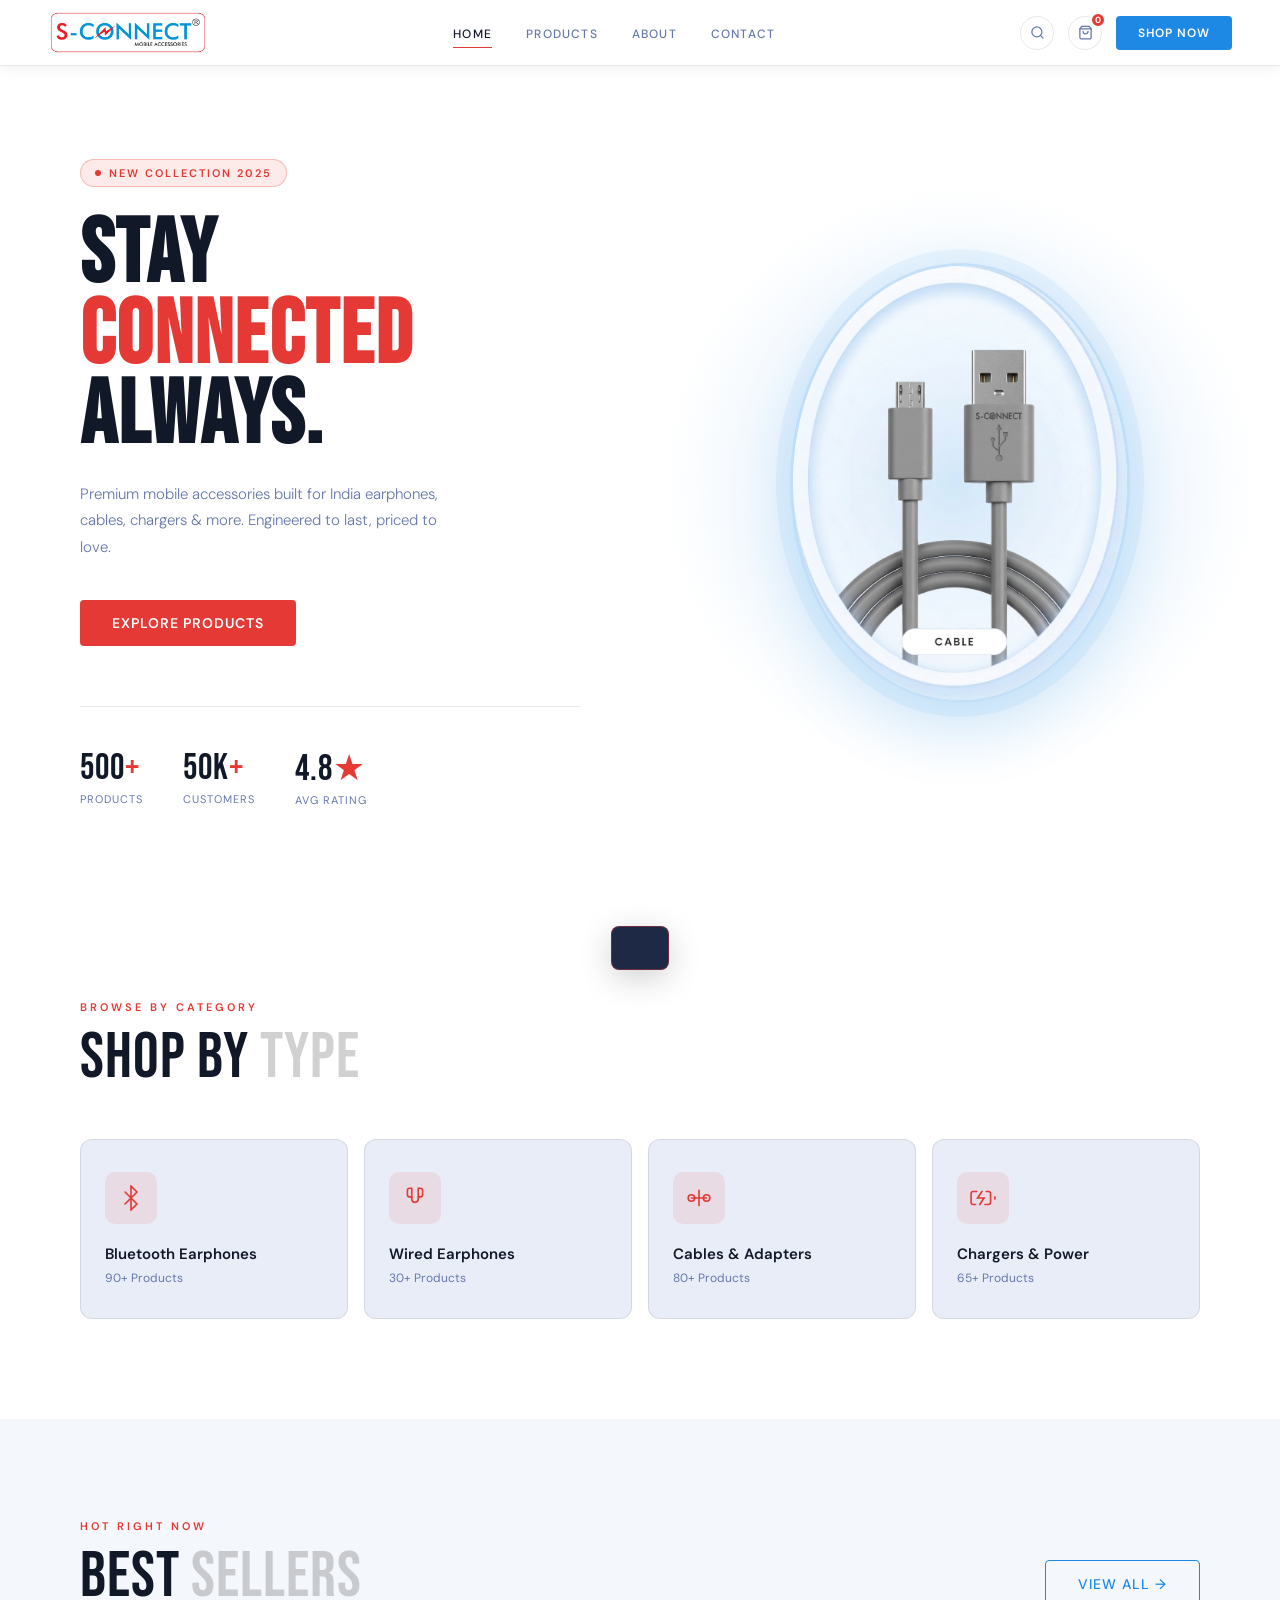
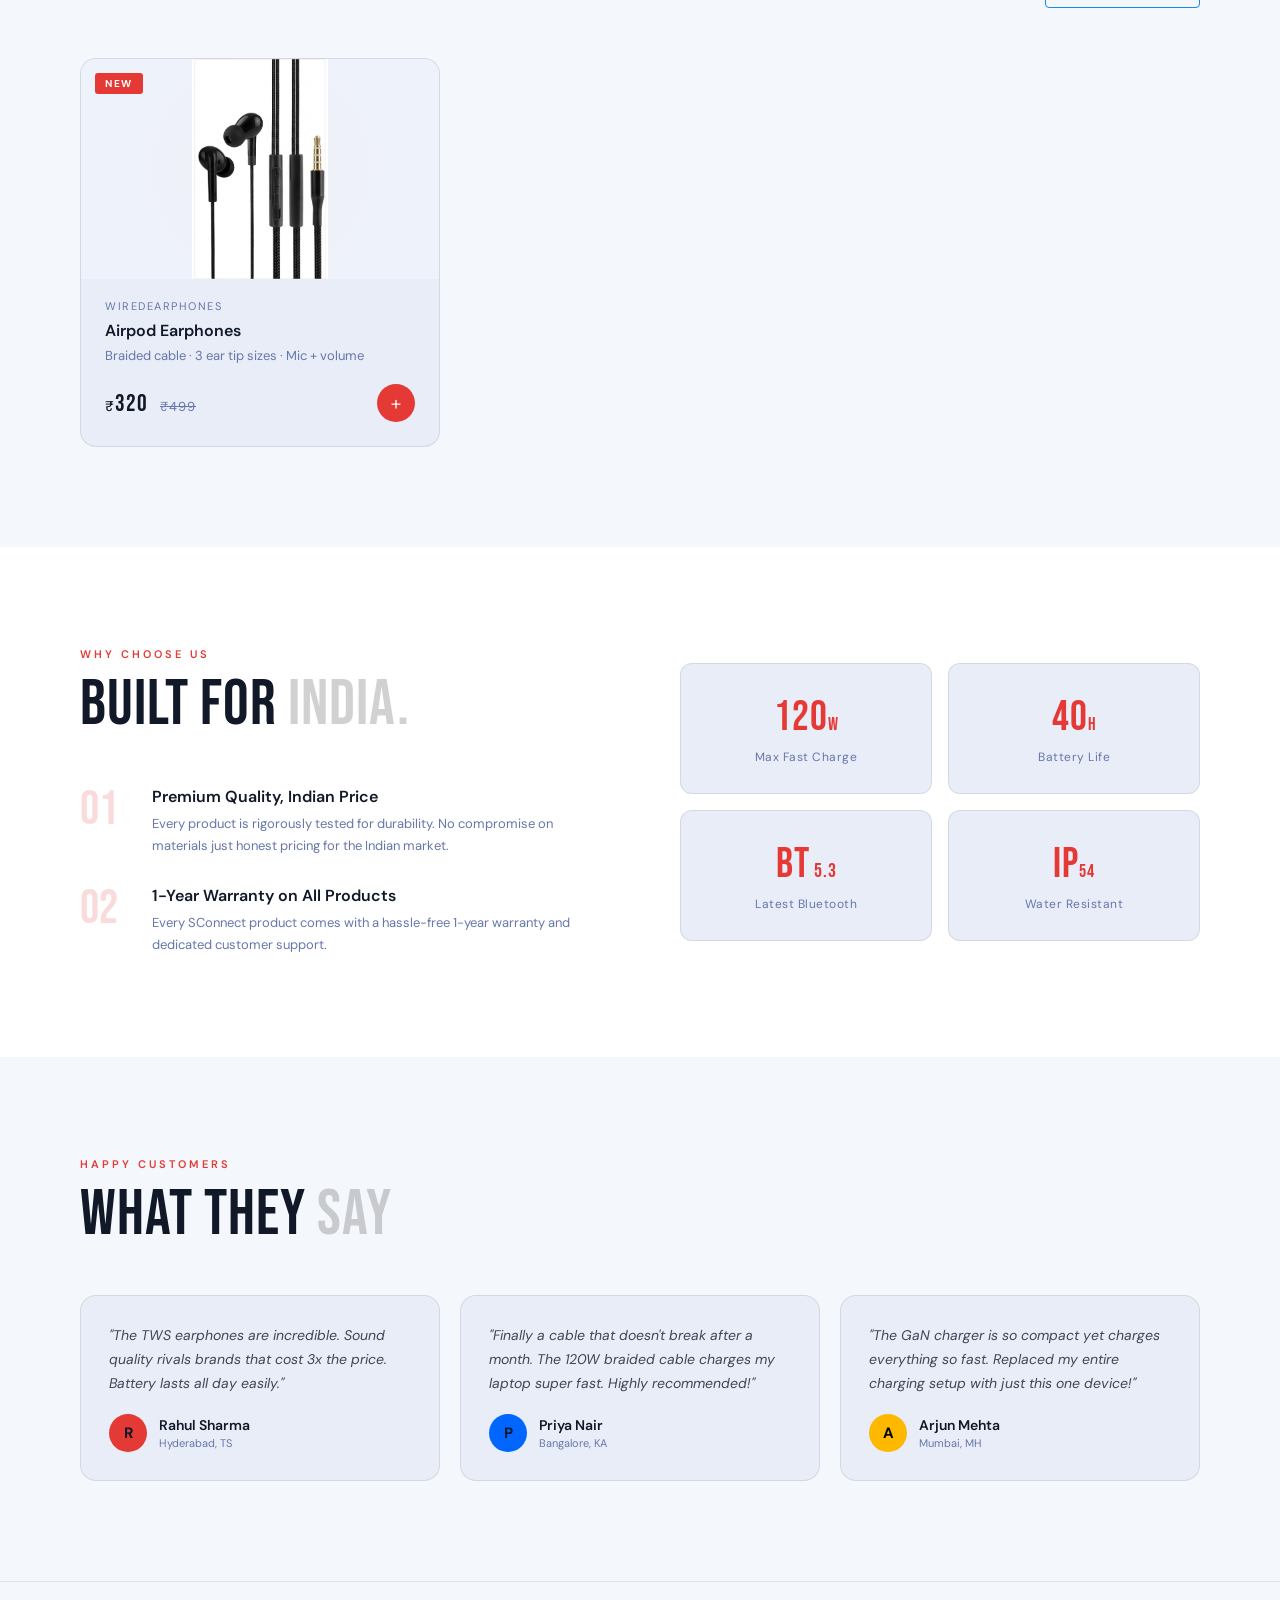
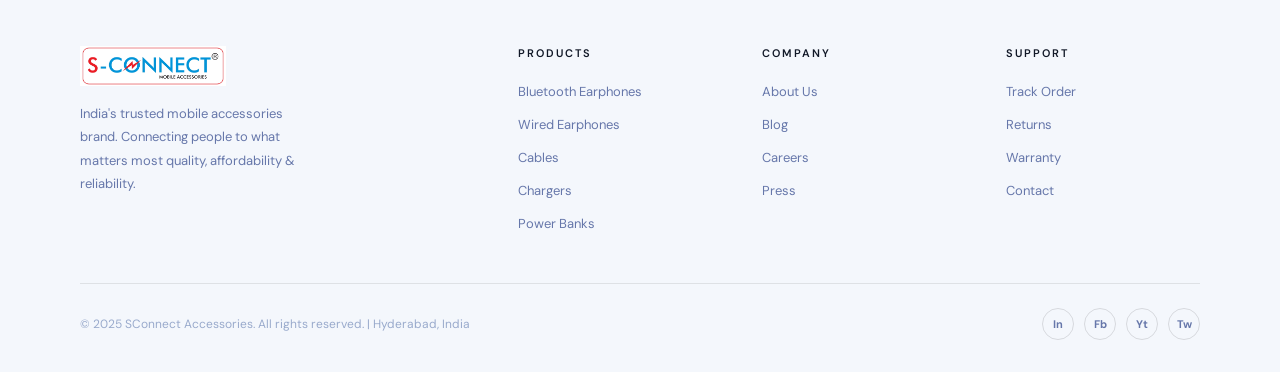
==== commit 3171c281: "Update UI, fix encoding, add EmailJS contact form, about page improvements - Fixed garbled UTF-8 sym" ====
--- a/index.html
+++ b/index.html
@@ -3,7 +3,7 @@
 <head>
   <meta charset="UTF-8">
   <meta name="viewport" content="width=device-width, initial-scale=1.0">
-  <title>SConnect Accessories â€“ Premium Mobile Accessories India</title>
+  <title>S-Connect Accessories  Premium Mobile Accessories India</title>
   <meta name="description" content="India's trusted mobile accessories brand. Earphones, cables, chargers, power banks & cases. Premium quality, honest pricing.">
   <link href="https://fonts.googleapis.com/css2?family=Bebas+Neue&family=DM+Sans:wght@300;400;500;600;700&display=swap" rel="stylesheet">
   <link rel="stylesheet" href="css/style.css">
@@ -38,7 +38,7 @@
 <div class="cart-drawer" id="cartDrawer">
   <div class="cart-header">
     <h3>YOUR CART</h3>
-    <button class="cart-close" onclick="toggleCart()">âœ•</button>
+    <button class="cart-close" onclick="toggleCart()"> X </button>
   </div>
   <div class="cart-items" id="cartItems">
     <div class="cart-empty">
@@ -49,28 +49,28 @@
   <div class="cart-footer">
     <div class="cart-subtotal">
       <span>Subtotal</span>
-      <strong id="cartTotal">â‚¹0</strong>
-    </div>
-    <button class="btn-checkout" onclick="checkout()">Proceed to Checkout â†’</button>
+      <strong id="cartTotal"></strong>
+    </div>
+    <button class="btn-checkout" onclick="checkout()">Proceed to Checkout</button>
   </div>
 </div>
 
 <!-- â”€â”€ TOAST â”€â”€ -->
-<div class="toast" id="toast"><span class="toast-icon">âœ“</span><span id="toastMsg"></span></div>
+<div class="toast" id="toast"><span class="toast-icon"></span><span id="toastMsg"></span></div>
 
 <!-- â”€â”€ HERO â”€â”€ -->
 <section class="hero">
   <div class="hero-left">
     <div class="hero-badge">New Collection 2025</div>
     <h1 class="hero-title">STAY<span class="accent">CONNECTED</span>ALWAYS.</h1>
-    <p class="hero-sub">Premium mobile accessories built for India â€” earphones, cables, chargers &amp; more. Engineered to last, priced to love.</p>
+    <p class="hero-sub">Premium mobile accessories built for India earphones, cables, chargers &amp; more. Engineered to last, priced to love.</p>
     <div class="hero-cta">
-      <a href="products.html" class="btn-primary">Explore Products â†’</a>
+      <a href="products.html" class="btn-primary">Explore Products</a>
     </div>
     <div class="hero-stats">
       <div><div class="stat-num">500<span style="color:var(--primary)">+</span></div><div class="stat-label">Products</div></div>
       <div><div class="stat-num">50K<span style="color:var(--primary)">+</span></div><div class="stat-label">Customers</div></div>
-      <div><div class="stat-num">4.8<span style="color:var(--primary)">â˜…</span></div><div class="stat-label">Avg Rating</div></div>
+      <div><div class="stat-num">4.8<span style="color:var(--primary)">★</span></div><div class="stat-label">Avg Rating</div></div>
     </div>
   </div>
   <div class="hero-right">
@@ -87,7 +87,7 @@
 </section>
 
 <!-- â”€â”€ MARQUEE â”€â”€ -->
-<div class="marquee-strip">
+<!--<div class="marquee-strip">
   <div class="marquee-inner">
     <span class="marquee-item">EARPHONES</span><span class="marquee-item marquee-dot">â—</span>
     <span class="marquee-item">FAST CHARGING</span><span class="marquee-item marquee-dot">â—</span>
@@ -106,7 +106,7 @@
     <span class="marquee-item">SMARTWATCHES</span><span class="marquee-item marquee-dot">â—</span>
     <span class="marquee-item">ADAPTERS</span><span class="marquee-item marquee-dot">â—</span>
   </div>
-</div>
+</div> -->
 
 <!-- â”€â”€ CATEGORIES â”€â”€ -->
 <section class="section" style="background:var(--dark)">
@@ -141,13 +141,6 @@
       <div class="cat-name">Chargers &amp; Power</div>
       <div class="cat-count">65+ Products</div>
     </div>
-    <div class="cat-card" onclick="filterAndGo('Cases')">
-      <div class="cat-icon">
-        <svg viewBox="0 0 24 24"><rect x="5" y="2" width="14" height="20" rx="2"/><line x1="12" y1="18" x2="12.01" y2="18"/></svg>
-      </div>
-      <div class="cat-name">Phone Cases</div>
-      <div class="cat-count">200+ Products</div>
-    </div>
   </div>
 </section>
 
@@ -158,7 +151,7 @@
       <div class="section-label">Hot Right Now</div>
       <div class="section-title" style="margin-bottom:0">BEST <span class="dim">SELLERS</span></div>
     </div>
-    <a href="products.html" class="btn-ghost" style="white-space:nowrap">View All â†’</a>
+    <a href="products.html" class="btn-ghost" style="white-space:nowrap">View All →</a>
   </div>
   <div class="products-grid" id="homeFeatured"></div>
 </section>
@@ -172,14 +165,10 @@
       <div class="why-items">
         <div class="why-item">
           <div class="why-num">01</div>
-          <div><div class="why-item-title">Premium Quality, Indian Price</div><div class="why-item-desc">Every product is rigorously tested for durability. No compromise on materials â€” just honest pricing for the Indian market.</div></div>
+          <div><div class="why-item-title">Premium Quality, Indian Price</div><div class="why-item-desc">Every product is rigorously tested for durability. No compromise on materials just honest pricing for the Indian market.</div></div>
         </div>
         <div class="why-item">
           <div class="why-num">02</div>
-          <div><div class="why-item-title">Fast Delivery Across India</div><div class="why-item-desc">Pan-India shipping with 2â€“5 day delivery. Same-day dispatch on orders before 2 PM.</div></div>
-        </div>
-        <div class="why-item">
-          <div class="why-num">03</div>
           <div><div class="why-item-title">1-Year Warranty on All Products</div><div class="why-item-desc">Every SConnect product comes with a hassle-free 1-year warranty and dedicated customer support.</div></div>
         </div>
       </div>
@@ -203,17 +192,17 @@
   </div>
   <div class="reviews-grid">
     <div class="review-card">
-      <div class="review-stars">â˜…â˜…â˜…â˜…â˜…</div>
+      <!--<div class="review-stars">★★★★★</div>-->
       <p class="review-text">"The TWS earphones are incredible. Sound quality rivals brands that cost 3x the price. Battery lasts all day easily."</p>
       <div class="review-author"><div class="review-avatar">R</div><div><div class="review-name">Rahul Sharma</div><div class="review-location">Hyderabad, TS</div></div></div>
     </div>
     <div class="review-card">
-      <div class="review-stars">â˜…â˜…â˜…â˜…â˜…</div>
+      <!--<div class="review-stars">★★★★★</div>-->
       <p class="review-text">"Finally a cable that doesn't break after a month. The 120W braided cable charges my laptop super fast. Highly recommended!"</p>
       <div class="review-author"><div class="review-avatar" style="background:#0066FF">P</div><div><div class="review-name">Priya Nair</div><div class="review-location">Bangalore, KA</div></div></div>
     </div>
     <div class="review-card">
-      <div class="review-stars">â˜…â˜…â˜…â˜…â˜…</div>
+      <!--<div class="review-stars">★★★★★</div>-->
       <p class="review-text">"The GaN charger is so compact yet charges everything so fast. Replaced my entire charging setup with just this one device!"</p>
       <div class="review-author"><div class="review-avatar" style="background:#FFB800;color:#000">A</div><div><div class="review-name">Arjun Mehta</div><div class="review-location">Mumbai, MH</div></div></div>
     </div>
@@ -227,7 +216,7 @@
       <div class="logo-wrap">
         <img src="photos/sconnects.jpg" alt="SConnect Mobile Accessories" class="footer-logo-img">
       </div>
-      <p>India's trusted mobile accessories brand. Connecting people to what matters most â€” quality, affordability &amp; reliability.</p>
+      <p>India's trusted mobile accessories brand. Connecting people to what matters most quality, affordability &amp; reliability.</p>
     </div>
     <div class="footer-col">
       <h4>Products</h4>
@@ -259,7 +248,7 @@
     </div>
   </div>
   <div class="footer-bottom">
-    <p class="footer-copy">Â© 2025 SConnect Accessories. All rights reserved. | Hyderabad, India</p>
+    <p class="footer-copy">© 2025 SConnect Accessories. All rights reserved. | Hyderabad, India</p>
     <div class="footer-socials">
       <a class="fsoc">In</a><a class="fsoc">Fb</a><a class="fsoc">Yt</a><a class="fsoc">Tw</a>
     </div>
--- a/css/style.css
+++ b/css/style.css
@@ -244,6 +244,16 @@
 .about-story-text h2 span{color:var(--primary)}
 .about-story-text p{font-size:15px;color:#445;line-height:1.8;margin-bottom:18px;font-weight:400}
 .about-story-visual{padding:80px;display:flex;align-items:center;justify-content:center;background:var(--dark2)}
+.brand-showcase{display:flex;flex-direction:column;align-items:center;gap:28px}
+.brand-logo-frame{position:relative;width:220px;height:220px;border-radius:24px;border:1px solid rgba(255,59,0,0.25);background:var(--dark3);display:flex;align-items:center;justify-content:center;overflow:hidden}
+.brand-logo-glow{position:absolute;inset:0;background:radial-gradient(circle at center,rgba(255,59,0,0.12) 0%,transparent 70%);pointer-events:none}
+.brand-logo-img{width:170px;height:170px;object-fit:contain;position:relative;z-index:1;border-radius:12px}
+.brand-tagline{font-size:12px;letter-spacing:3px;text-transform:uppercase;color:var(--primary);font-weight:600}
+.brand-certs{display:flex;align-items:center;gap:20px;background:var(--dark4);border:1px solid var(--border);border-radius:12px;padding:16px 24px}
+.brand-cert{text-align:center}
+.brand-cert-val{font-family:var(--font-display);font-size:22px;color:#fff;letter-spacing:1px}
+.brand-cert-sub{font-size:10px;color:var(--muted);letter-spacing:1px;margin-top:2px}
+.brand-cert-divider{width:1px;height:36px;background:var(--border)}
 .values-grid{display:grid;grid-template-columns:repeat(2,1fr);gap:1px;background:var(--border)}
 .value-card{background:var(--dark2);padding:40px;transition:background 0.3s}
 .value-card:hover{background:var(--dark3)}
@@ -253,13 +263,19 @@
 .value-desc{font-size:13px;color:var(--muted);line-height:1.7}
 .team-section{padding:100px 80px;background:var(--dark)}
 .team-grid{display:grid;grid-template-columns:repeat(4,1fr);gap:20px}
+.team-card-wrapper{position:relative}
 .team-card{background:var(--dark3);border:1px solid var(--border);border-radius:16px;overflow:hidden;transition:all 0.3s}
-.team-card:hover{border-color:rgba(229,57,53,0.2);transform:translateY(-3px)}
+.team-card-wrapper:hover .team-card{border-color:rgba(229,57,53,0.4);transform:translateY(-3px)}
 .team-img{height:160px;background:var(--dark4);display:flex;align-items:center;justify-content:center}
 .team-avatar{width:72px;height:72px;border-radius:50%;background:var(--gray);display:flex;align-items:center;justify-content:center;font-family:var(--font-display);font-size:28px;color:var(--primary)}
 .team-info{padding:20px}
 .team-name{font-size:15px;font-weight:600;margin-bottom:4px}
 .team-role{font-size:12px;color:var(--primary);text-transform:uppercase;letter-spacing:1px}
+.team-bio{position:absolute;top:0;left:calc(100% + 16px);width:380px;min-height:100%;background:#fff;border:1px solid rgba(229,57,53,0.25);border-radius:12px;padding:20px 24px;opacity:0;transform:translateX(-14px);transition:opacity 0.35s ease,transform 0.35s ease;pointer-events:none;z-index:10;display:flex;flex-direction:column;justify-content:center}
+.team-card-wrapper:hover .team-bio{opacity:1;transform:translateX(0);pointer-events:auto}
+.team-bio-name{font-size:15px;font-weight:700;color:#111;margin-bottom:3px}
+.team-bio-role{font-size:11px;color:var(--primary);text-transform:uppercase;letter-spacing:1.5px;margin-bottom:12px}
+.team-bio p{font-size:12.5px;line-height:1.75;color:#333;margin:0}
 
 /* ── CONTACT PAGE ── */
 .contact-page{padding-top:66px}
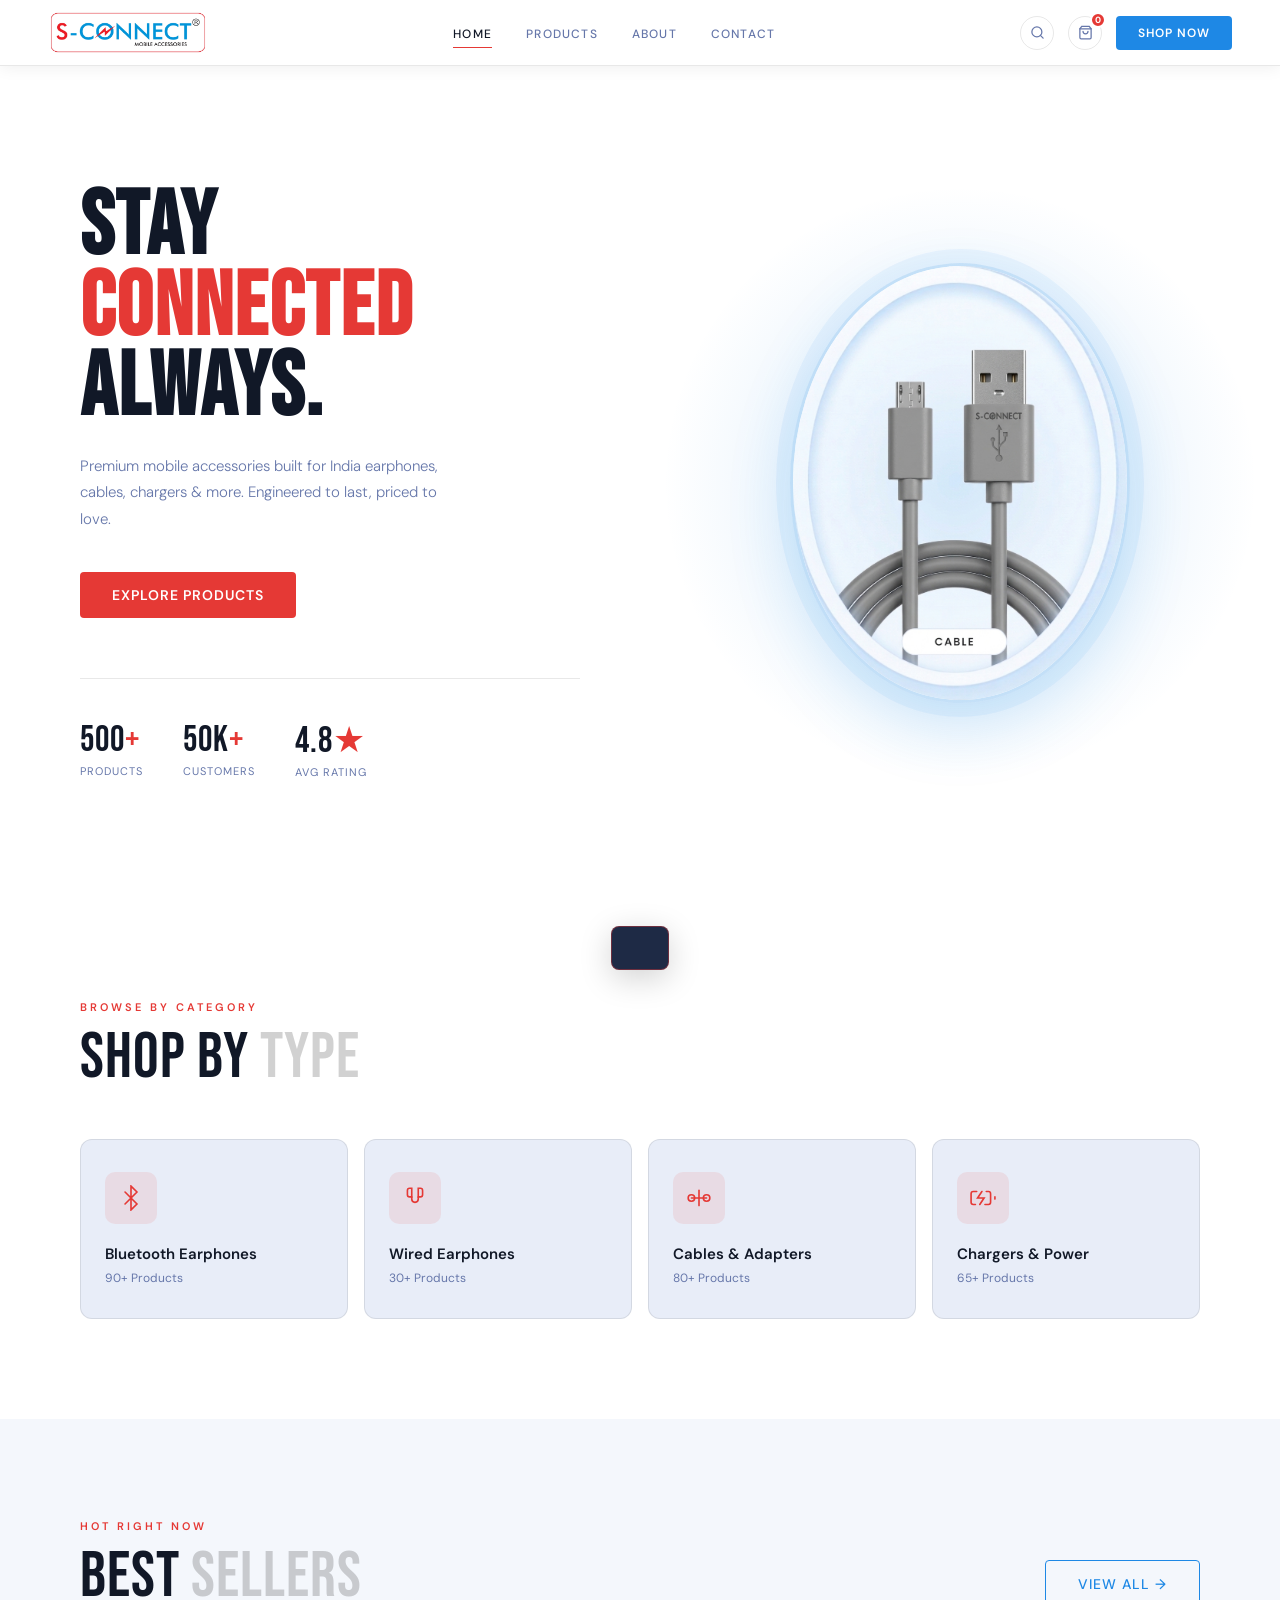
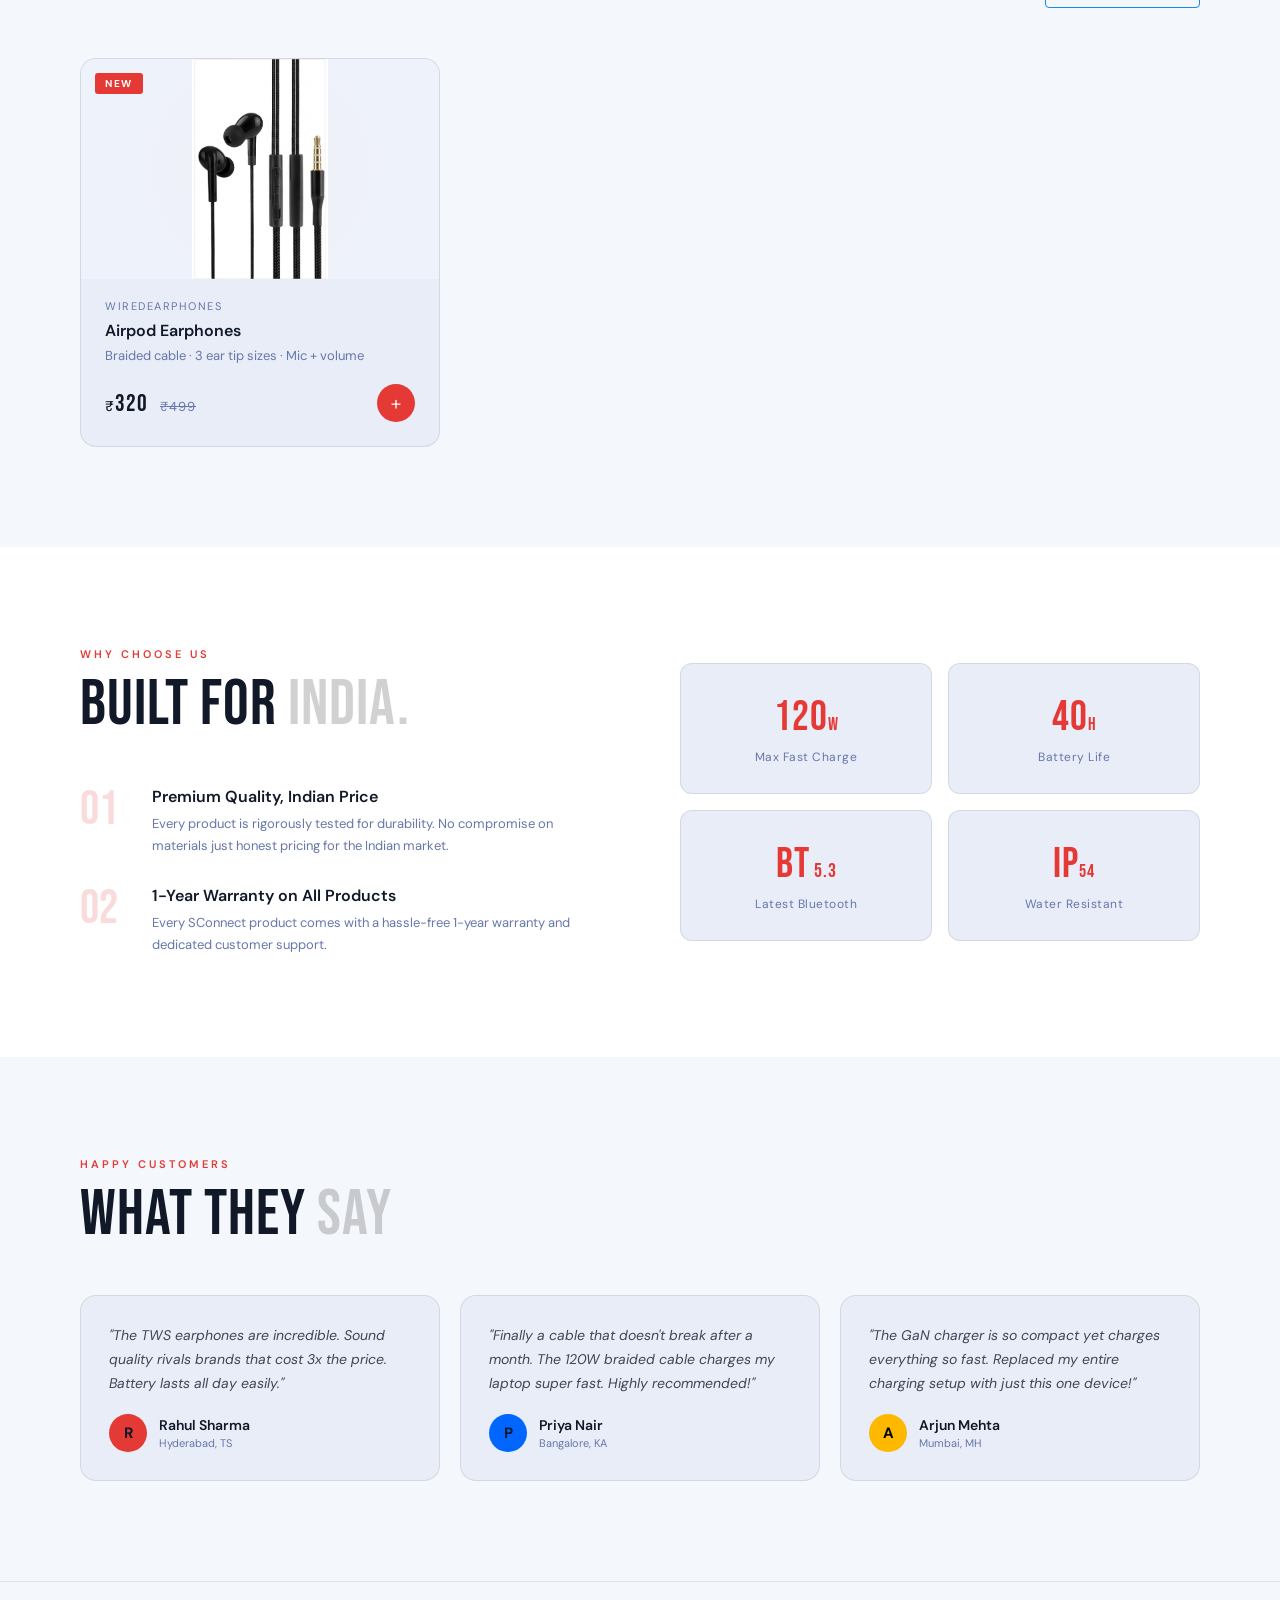
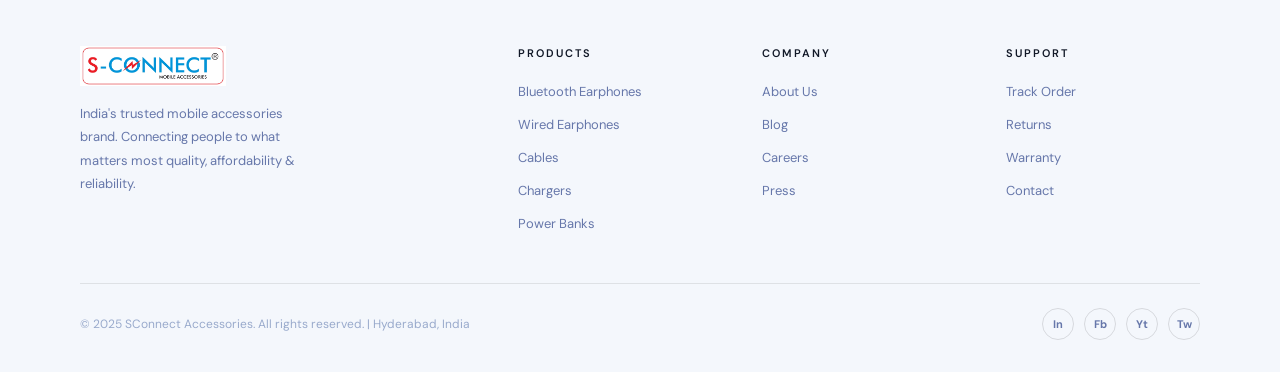
==== commit 8843af73: "removed the new collection on home page" ====
--- a/index.html
+++ b/index.html
@@ -61,8 +61,7 @@
 <!-- â”€â”€ HERO â”€â”€ -->
 <section class="hero">
   <div class="hero-left">
-    <div class="hero-badge">New Collection 2025</div>
-    <h1 class="hero-title">STAY<span class="accent">CONNECTED</span>ALWAYS.</h1>
+<h1 class="hero-title">STAY<span class="accent">CONNECTED</span>ALWAYS.</h1>
     <p class="hero-sub">Premium mobile accessories built for India earphones, cables, chargers &amp; more. Engineered to last, priced to love.</p>
     <div class="hero-cta">
       <a href="products.html" class="btn-primary">Explore Products</a>
